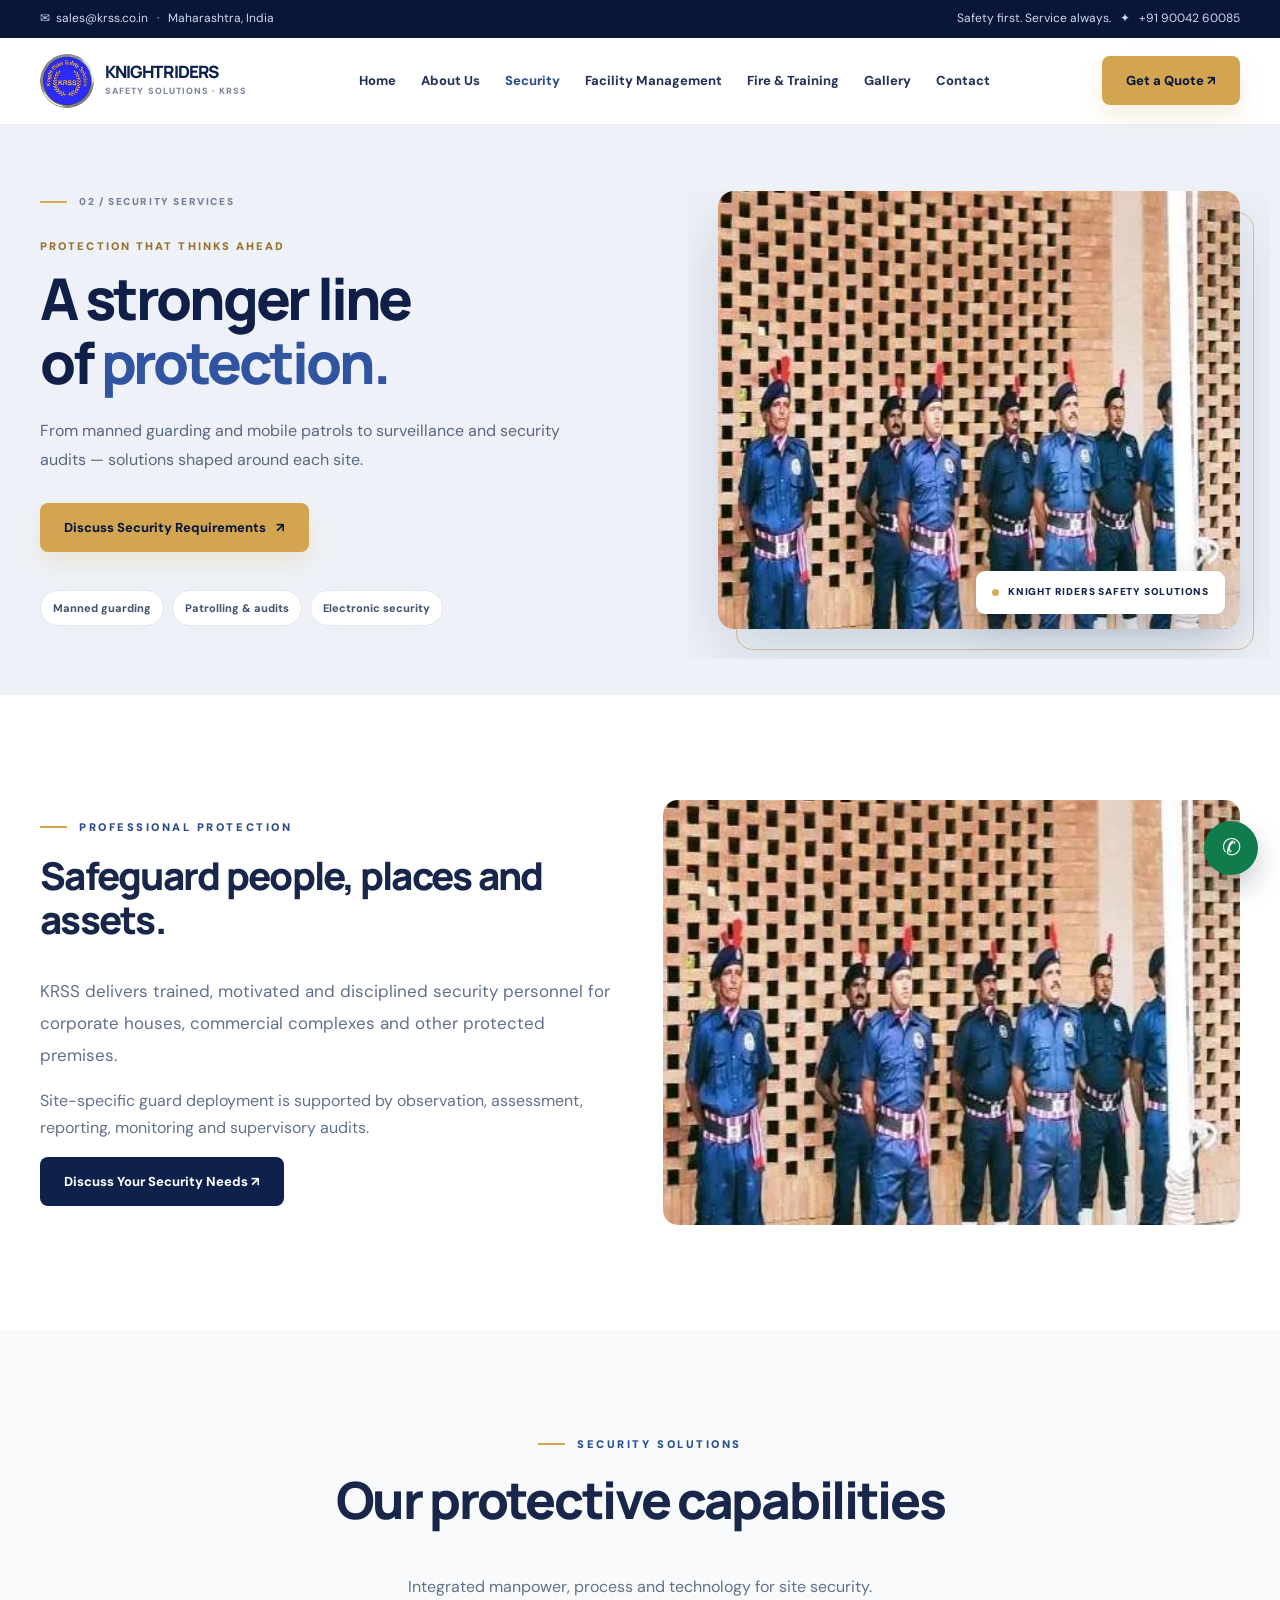
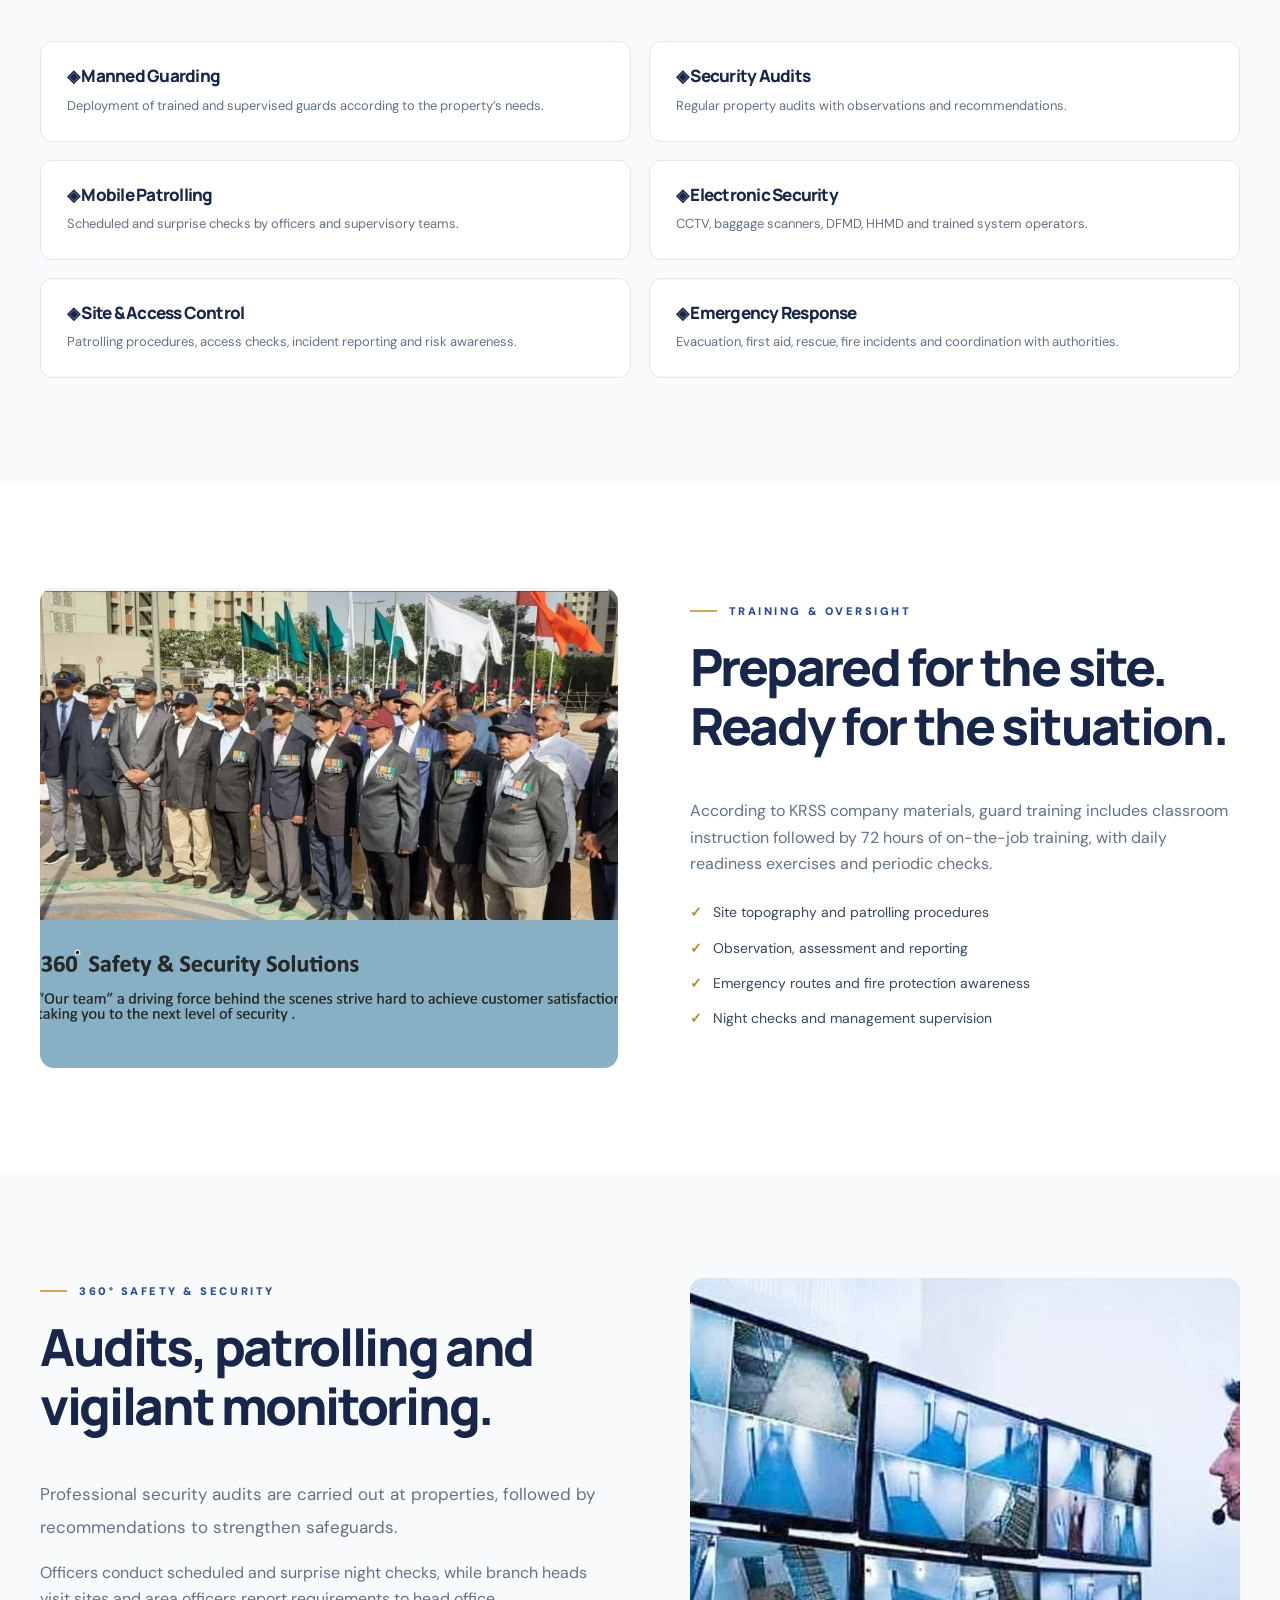
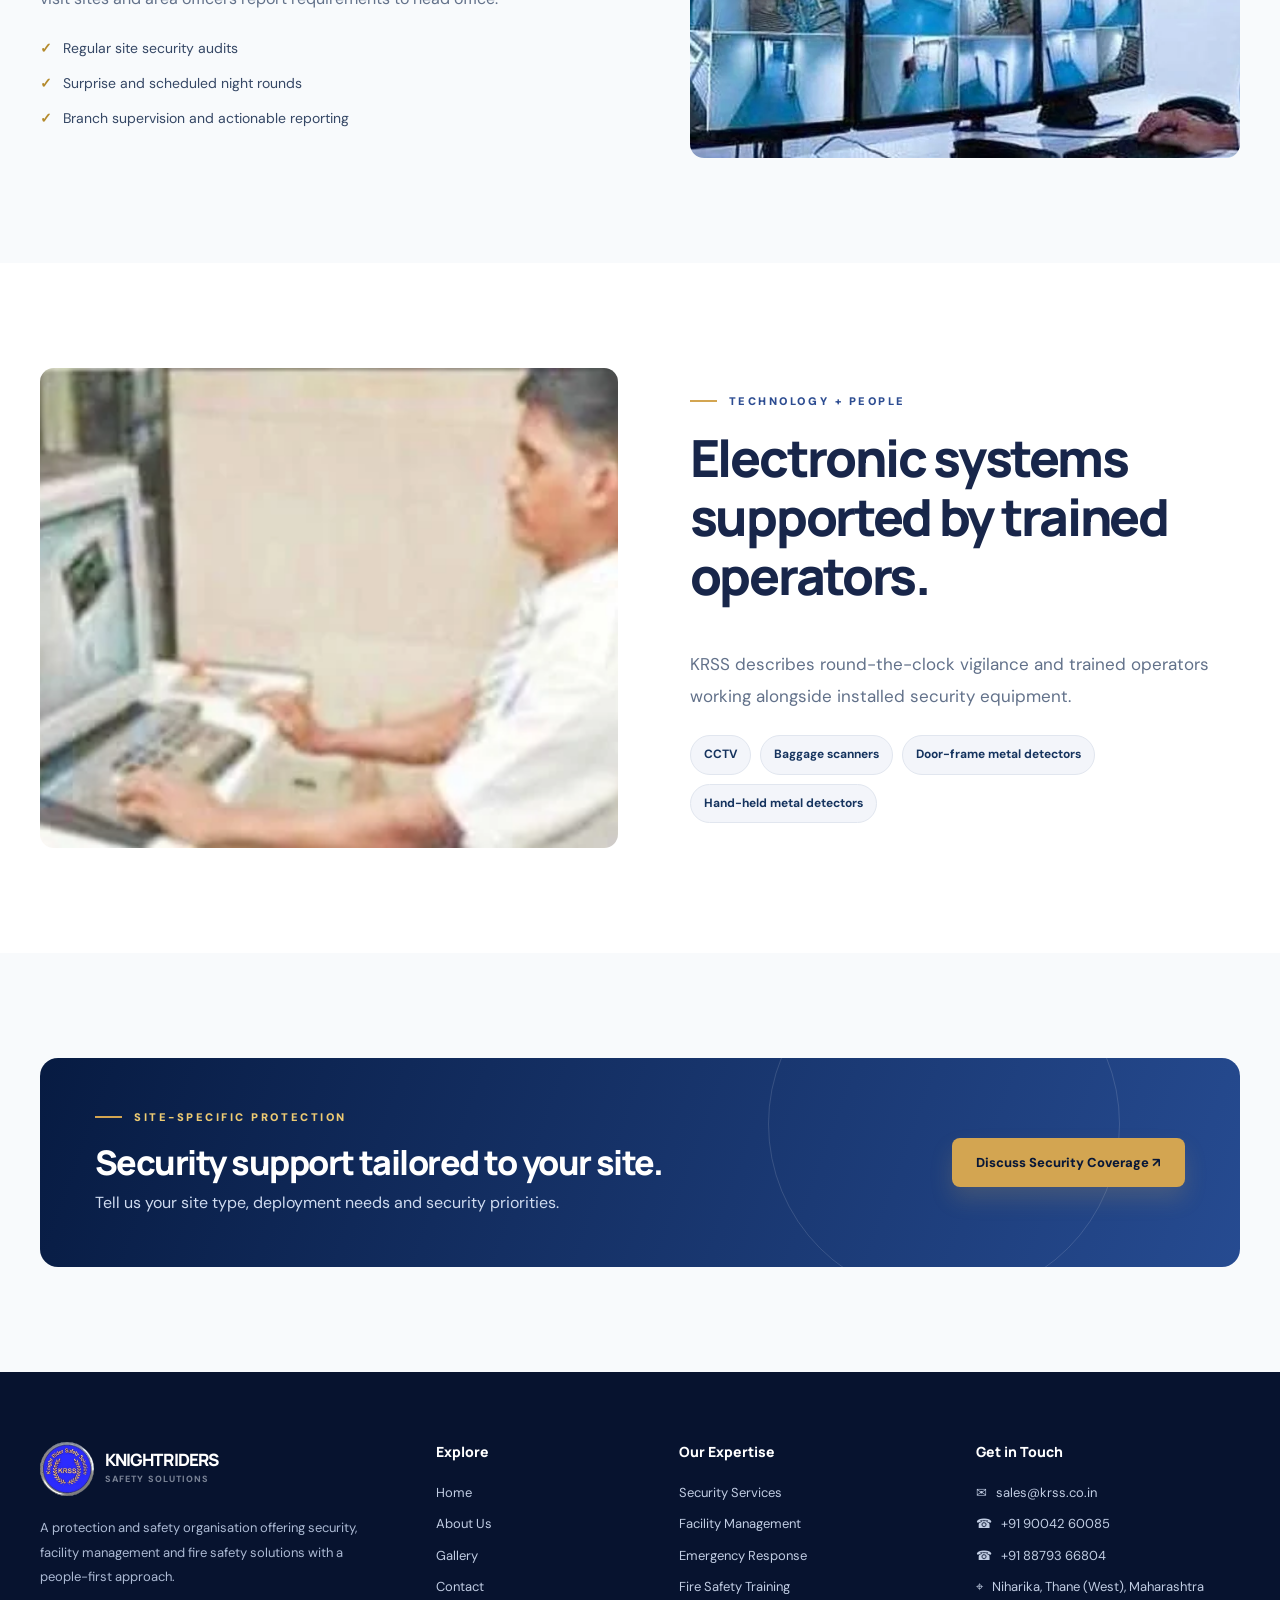
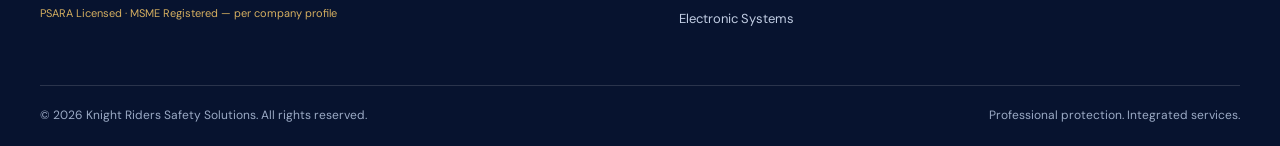
==== security.html @ 27e5d588 "first commit" ====
<!DOCTYPE html>

<html lang="en"><head><meta charset="utf-8"/><meta content="width=device-width,initial-scale=1" name="viewport"/><meta content="Trained security personnel, monitoring, audit, electronic security and emergency services from KRSS." name="description"/><meta content="#0b1941" name="theme-color"/><title>Security Services | Knight Riders Safety Solutions</title><link href="assets/krss-emblem.webp" rel="icon" type="image/webp"/><link href="https://fonts.googleapis.com" rel="preconnect"/><link href="style.css" rel="stylesheet"/><meta content="light" name="color-scheme"/></head><body><a class="skip-to-content" href="#main-content">Skip to main content</a><div class="topbar"><div class="container"><div>✉  <a href="mailto:sales@krss.co.in">sales@krss.co.in</a>   ·   Maharashtra, India</div><div>Safety first. Service always.   ✦   <a href="tel:+919004260085">+91 90042 60085</a></div></div></div><header class="header"><div class="container navwrap"><a aria-label="KRSS Home" class="logo" href="index.html"><img alt="KRSS logo" decoding="async" loading="lazy" src="assets/krss-emblem.webp"/><span><strong>KNIGHT RIDERS</strong><small>SAFETY SOLUTIONS · KRSS</small></span></a><nav class="navlinks" id="main-navigation"><a class="" href="index.html">Home</a><a class="" href="about.html">About Us</a><a class="active" href="security.html">Security</a><a class="" href="facility.html">Facility Management</a><a class="" href="fire-safety.html">Fire &amp; Training</a><a class="" href="gallery.html">Gallery</a><a class="" href="contact.html">Contact</a></nav><a class="btn btn-gold" href="contact.html">Get a Quote ↗</a><button aria-controls="main-navigation" aria-expanded="false" aria-label="Toggle navigation" class="menu-toggle">☰</button></div></header><main id="main-content"><section class="editorial-hero hero-security"><div class="container editorial-shell"><div class="editorial-copy"><div class="hero-index"><span class="index-line"></span>02 / SECURITY SERVICES</div><div class="editorial-kicker">PROTECTION THAT THINKS AHEAD</div><h1>A stronger line<br/>of <em>protection.</em></h1><p>From manned guarding and mobile patrols to surveillance and security audits — solutions shaped around each site.</p><div class="editorial-actions"><a class="btn btn-gold" href="contact.html?service=Security%20Services">Discuss Security Requirements <span aria-hidden="true">↗</span></a></div><div class="hero-chips"><span>Manned guarding</span><span>Patrolling &amp; audits</span><span>Electronic security</span></div></div><div class="editorial-visual"><img alt="KRSS security personnel on duty" decoding="async" fetchpriority="high" loading="eager" src="assets/security-team.webp"/><div class="photo-tag"><span class="photo-tag-dot"></span>KNIGHT RIDERS SAFETY SOLUTIONS</div></div></div></section><section class="section"><div class="container content-layout"><div class="reveal"><div class="eyebrow">Professional Protection</div><h2>Safeguard people, places and assets.</h2><p class="lead">KRSS delivers trained, motivated and disciplined security personnel for corporate houses, commercial complexes and other protected premises.</p><p>Site-specific guard deployment is supported by observation, assessment, reporting, monitoring and supervisory audits.</p><a class="btn btn-navy" href="contact.html">Discuss Your Security Needs ↗</a></div><img alt="KRSS uniformed security team" class="reveal" decoding="async" loading="lazy" src="assets/security-team.webp"/></div></section><section class="section section-muted"><div class="container"><div class="section-title center reveal"><div class="eyebrow">Security Solutions</div><h2>Our protective capabilities</h2><p>Integrated manpower, process and technology for site security.</p></div><div class="service-list"><div class="list-card reveal"><h3>◈ Manned Guarding</h3><p>Deployment of trained and supervised guards according to the property’s needs.</p></div><div class="list-card reveal"><h3>◈ Security Audits</h3><p>Regular property audits with observations and recommendations.</p></div><div class="list-card reveal"><h3>◈ Mobile Patrolling</h3><p>Scheduled and surprise checks by officers and supervisory teams.</p></div><div class="list-card reveal"><h3>◈ Electronic Security</h3><p>CCTV, baggage scanners, DFMD, HHMD and trained system operators.</p></div><div class="list-card reveal"><h3>◈ Site &amp; Access Control</h3><p>Patrolling procedures, access checks, incident reporting and risk awareness.</p></div><div class="list-card reveal"><h3>◈ Emergency Response</h3><p>Evacuation, first aid, rescue, fire incidents and coordination with authorities.</p></div></div></div></section><section class="section"><div class="container split"><div class="image-figure reveal"><img alt="KRSS security staff at client site" decoding="async" loading="lazy" src="assets/site-audit.webp"/></div><div class="reveal"><div class="eyebrow">Training &amp; Oversight</div><h2>Prepared for the site. Ready for the situation.</h2><p>According to KRSS company materials, guard training includes classroom instruction followed by 72 hours of on-the-job training, with daily readiness exercises and periodic checks.</p><ul class="ticklist"><li>Site topography and patrolling procedures</li><li>Observation, assessment and reporting</li><li>Emergency routes and fire protection awareness</li><li>Night checks and management supervision</li></ul></div></div></section><section class="section section-muted"><div class="container split"><div class="reveal"><div class="eyebrow">360° SAFETY &amp; SECURITY</div><h2>Audits, patrolling and vigilant monitoring.</h2><p class="lead">Professional security audits are carried out at properties, followed by recommendations to strengthen safeguards.</p><p>Officers conduct scheduled and surprise night checks, while branch heads visit sites and area officers report requirements to head office.</p><ul class="ticklist"><li>Regular site security audits</li><li>Surprise and scheduled night rounds</li><li>Branch supervision and actionable reporting</li></ul></div><div class="image-figure reveal"><img alt="Electronic security monitoring operator pictured in the KRSS profile" decoding="async" loading="lazy" src="assets/profile-monitoring.webp"/></div></div></section><section class="section"><div class="container split"><div class="image-figure reveal"><img alt="Electronic security systems and operators" decoding="async" loading="lazy" src="assets/profile-electronic-operators.webp"/></div><div class="reveal"><div class="eyebrow">TECHNOLOGY + PEOPLE</div><h2>Electronic systems supported by trained operators.</h2><p class="lead">KRSS describes round-the-clock vigilance and trained operators working alongside installed security equipment.</p><div class="profile-tags"><span>CCTV</span><span>Baggage scanners</span><span>Door-frame metal detectors</span><span>Hand-held metal detectors</span></div></div></div></section><section class="section section-muted"><div class="container"><div class="banner-cta reveal security-cta"><div><div class="eyebrow light-eyebrow">SITE-SPECIFIC PROTECTION</div><h2>Security support tailored to your site.</h2><p>Tell us your site type, deployment needs and security priorities.</p></div><a class="btn btn-gold" href="contact.html?service=Security%20Services">Discuss Security Coverage ↗</a></div></div></section></main><footer class="footer"><div class="container"><div class="footer-grid"><div><a class="logo" href="index.html"><img alt="KRSS brand" decoding="async" loading="lazy" src="assets/krss-emblem.webp"/><span><strong>KNIGHT RIDERS</strong><small>SAFETY SOLUTIONS</small></span></a><p style="margin-top:20px">A protection and safety organisation offering security, facility management and fire safety solutions with a people-first approach.</p><p style="font-size:11px;color:#d4ae60">PSARA Licensed · MSME Registered — per company profile</p></div><div><h4>Explore</h4><div class="footer-links"><a href="index.html">Home</a><a href="about.html">About Us</a><a href="gallery.html">Gallery</a><a href="contact.html">Contact</a></div></div><div><h4>Our Expertise</h4><div class="footer-links"><a href="security.html">Security Services</a><a href="facility.html">Facility Management</a><a href="fire-safety.html">Emergency Response</a><a href="fire-safety.html">Fire Safety Training</a><a href="security.html">Electronic Systems</a></div></div><div><h4>Get in Touch</h4><div class="footer-links footer-contact"><a href="mailto:sales@krss.co.in">✉   sales@krss.co.in</a><a href="tel:+919004260085">☎   +91 90042 60085</a><a href="tel:+918879366804">☎   +91 88793 66804</a><span style="font-size:13px;color:#c1cde3">⌖   Niharika, Thane (West), Maharashtra</span></div></div></div><div class="footer-bottom"><span>© <span id="year">2026</span> Knight Riders Safety Solutions. All rights reserved.</span><span>Professional protection. Integrated services.</span></div></div></footer><a aria-label="Enquire on WhatsApp" class="float-contact" href="https://wa.me/919004260085?text=Hello%20KRSS%2C%20I%20would%20like%20to%20enquire%20about%20your%20services." rel="noopener" target="_blank">✆</a><script defer="" src="script.js"></script><script>document.getElementById('year').textContent=new Date().getFullYear()</script></body></html>
---- style.css ----
@import url('https://fonts.googleapis.com/css2?family=DM+Sans:wght@400;500;600;700&family=Manrope:wght@400;500;600;700;800&display=swap');
:root{--navy:#0b1941;--deep:#06112d;--blue:#2448a6;--gold:#d6ac54;--gold2:#f1d58c;--ink:#18264a;--muted:#62718a;--bg:#f7f8fc;--border:#e2e7ef;--white:#fff;--shadow:0 20px 55px rgba(11,25,65,.085)}*{box-sizing:border-box}html{scroll-behavior:smooth}body{margin:0;font-family:'DM Sans',sans-serif;color:var(--ink);background:#fff;line-height:1.65;overflow-x:hidden}h1,h2,h3,h4,p{margin-top:0}h1,h2,h3{font-family:Manrope,sans-serif;line-height:1.16;letter-spacing:-.045em}h1{font-size:clamp(2.6rem,5.4vw,5.8rem);font-weight:800}h2{font-size:clamp(2.15rem,4vw,3.65rem);font-weight:800}h3{font-weight:800}p{color:#62718a}a{text-decoration:none;color:inherit}img{max-width:100%;display:block}button,input,textarea,select{font:inherit}button{cursor:pointer}.container{width:min(1200px,calc(100% - 48px));margin:auto}.topbar{background:var(--deep);color:#cfdaee;font-size:12px}.topbar .container{display:flex;justify-content:space-between;gap:16px;padding:9px 0}.topbar a:hover{color:var(--gold)}.header{position:sticky;top:0;z-index:100;background:rgba(255,255,255,.95);backdrop-filter:blur(20px);border-bottom:1px solid #e9edf4;transition:box-shadow .25s}.header.scrolled{box-shadow:0 12px 30px rgba(6,17,45,.09)}.navwrap{display:flex;align-items:center;justify-content:space-between;min-height:86px;gap:24px}.logo{display:flex;align-items:center;gap:11px;min-width:0}.logo img{height:54px;width:54px;border-radius:50%;object-fit:cover}.logo strong{font-family:Manrope;font-weight:900;letter-spacing:-.055em;font-size:17px;line-height:1.12;color:var(--navy);display:block}.logo small{display:block;color:#7a8396;letter-spacing:.12em;font-weight:800;font-size:9px;margin-top:3px}.navlinks{display:flex;align-items:center;gap:25px}.navlinks a{font-size:13px;font-weight:800;color:#243355;transition:color .2s}.navlinks a:hover,.navlinks a.active{color:var(--blue)}.btn{display:inline-flex;align-items:center;justify-content:center;gap:10px;min-height:49px;border-radius:8px;padding:12px 23px;font-size:13px;font-weight:800;border:1px solid transparent;transition:transform .3s,background .3s,box-shadow .3s;white-space:nowrap}.btn:hover{transform:translateY(-3px)}.btn-gold{background:var(--gold);color:var(--deep);box-shadow:0 12px 22px rgba(214,172,84,.18)}.btn-gold:hover{background:var(--gold2)}.btn-navy{background:var(--navy);color:white}.btn-outline{color:white;border-color:rgba(255,255,255,.65)}.btn-white{background:white;color:var(--navy)}.menu-toggle{display:none;background:none;border:0;padding:10px;font-size:26px;color:var(--navy)}.eyebrow{font-size:11px;letter-spacing:.23em;text-transform:uppercase;color:var(--blue);font-weight:900;display:flex;gap:12px;align-items:center;margin-bottom:17px}.eyebrow:before{content:'';height:2px;width:27px;background:var(--gold)}.light-eyebrow{color:#eecb73}.section{padding:105px 0}.section-muted{background:var(--bg)}.section-title{max-width:670px;margin-bottom:40px}.section-title.center{text-align:center;margin-inline:auto}.section-title.center .eyebrow{justify-content:center}.section-title p{font-size:16px;line-height:1.85}.hero{position:relative;min-height:680px;display:flex;align-items:center;overflow:hidden;color:white;background:var(--deep)}.hero-bg{position:absolute;inset:0;background:linear-gradient(90deg,rgba(4,15,41,.97) 0%,rgba(6,19,52,.89) 39%,rgba(6,19,52,.28) 100%),url('assets/team-building.webp') center 43%/cover;transform:scale(1.07);animation:heropan 14s ease-out both}@keyframes heropan{to{transform:scale(1)}}.hero-content{position:relative;padding:125px 0 150px;max-width:800px}.hero h1{margin-bottom:25px}.hero h1 span{color:var(--gold2)}.hero p{color:#d7e1f4;font-size:17px;max-width:580px;line-height:1.85}.hero-actions{display:flex;flex-wrap:wrap;gap:13px;margin-top:31px}.hero-mark{position:absolute;right:-70px;bottom:-85px;color:#ffffff10;font:900 260px Manrope;letter-spacing:-.08em;pointer-events:none}.trust-strip{position:relative;margin-top:-58px;z-index:5}.trust-inner{background:white;border-radius:13px;box-shadow:var(--shadow);display:grid;grid-template-columns:repeat(4,1fr);padding:24px}.trust-item{padding:8px 18px;border-right:1px solid var(--border);display:flex;align-items:center;gap:14px;font-size:13px;font-weight:800;color:var(--navy)}.trust-item:last-child{border:0}.trust-icon{width:44px;height:44px;flex:0 0 44px;background:#eef2fb;color:var(--blue);border-radius:10px;display:grid;place-items:center;font-size:22px}.grid3{display:grid;grid-template-columns:repeat(3,1fr);gap:24px}.grid4{display:grid;grid-template-columns:repeat(4,1fr);gap:22px}.service-card{border:1px solid var(--border);border-radius:15px;background:white;overflow:hidden;transition:transform .35s,box-shadow .35s;box-shadow:0 8px 30px rgba(6,17,45,.025)}.service-card:hover{transform:translateY(-9px);box-shadow:var(--shadow)}.service-card .photo{height:225px;background:#ebeff5;overflow:hidden}.photo img{width:100%;height:100%;object-fit:cover;transition:transform .6s}.service-card:hover img{transform:scale(1.065)}.service-card .info{padding:25px}.service-card h3{font-size:19px;margin-bottom:11px;color:var(--navy)}.service-card p{font-size:14px;min-height:71px}.text-link{color:var(--blue);font-size:13px;font-weight:900;display:inline-flex;gap:10px;align-items:center}.text-link:hover{color:#b18b3a}.split{display:grid;grid-template-columns:1.05fr 1fr;gap:72px;align-items:center}.image-figure{position:relative}.image-figure>img{width:100%;height:480px;object-fit:cover;border-radius:14px}.image-figure .stamp{position:absolute;bottom:-20px;right:-22px;background:var(--navy);color:white;border:5px solid white;border-radius:12px;padding:21px 28px;text-align:center;box-shadow:var(--shadow)}.stamp b{font:800 24px Manrope;display:block}.ticklist{list-style:none;padding:0;margin:24px 0}.ticklist li{display:flex;gap:11px;margin:12px 0;color:#354765;font-size:14px}.ticklist li:before{content:'✓';font-weight:900;color:#b48a2c}.stats-band{background:var(--navy);color:white;padding:46px 0}.stats{display:grid;grid-template-columns:repeat(4,1fr);gap:28px}.stat{text-align:center;border-right:1px solid #ffffff35}.stat:last-child{border:0}.stat b{display:block;font:800 clamp(22px,3vw,32px) Manrope}.stat span{color:#ccdaf2;font-size:12px}.feature{padding:28px;border:1px solid var(--border);border-radius:14px;background:#fff}.feature .f-icon{display:grid;place-items:center;width:54px;height:54px;background:#f1f4fb;color:var(--blue);border-radius:13px;font-size:23px;margin-bottom:20px}.feature h3{font-size:17px;color:var(--navy)}.feature p{font-size:14px;margin:0}.banner-cta{background:linear-gradient(110deg,#07173c,#203c86);color:white;border-radius:18px;padding:50px 55px;display:flex;align-items:center;justify-content:space-between;gap:30px;position:relative;overflow:hidden}.banner-cta:after{content:'';position:absolute;right:10%;top:-110px;width:350px;height:350px;border:1px solid #ffffff22;border-radius:50%;pointer-events:none}.banner-cta h2{font-size:clamp(23px,3vw,34px);margin:0 0 8px}.banner-cta p{color:#cfdbf0;margin:0}.banner-cta .btn{z-index:1}.footer{background:#07132f;color:#d5def1;padding:70px 0 20px}.footer-grid{display:grid;grid-template-columns:1.6fr .9fr 1.15fr 1.2fr;gap:45px}.footer .logo strong{color:white}.footer p{color:#acbad4;font-size:13px;line-height:1.9}.footer h4{color:white;font:800 14px Manrope;margin-bottom:21px}.footer-links{display:grid;gap:10px}.footer-links a,.footer-contact a{font-size:13px;color:#c1cde3}.footer-links a:hover,.footer-contact a:hover{color:var(--gold)}.footer-bottom{border-top:1px solid #ffffff24;display:flex;justify-content:space-between;gap:20px;margin-top:50px;padding-top:20px;font-size:12px;color:#9baac5}.page-hero{padding:107px 0 110px;background:linear-gradient(110deg,rgba(6,17,45,.96),rgba(15,43,100,.88)),url('assets/team-drill.webp') center/cover;color:white}.page-hero h1{font-size:clamp(42px,5vw,68px);margin-bottom:20px}.page-hero p{color:#d7e3f4;max-width:670px;font-size:17px}.breadcrumbs{margin-top:35px;font-size:12px;color:#d5e0f6}.breadcrumbs a{color:var(--gold2)}.content-layout{display:grid;grid-template-columns:1fr 1fr;gap:45px;align-items:center}.content-layout img{width:100%;height:425px;object-fit:cover;border-radius:15px}.content-layout h2{font-size:clamp(28px,3vw,43px)}.service-list{display:grid;grid-template-columns:repeat(2,1fr);gap:18px}.list-card{background:white;padding:24px 26px;border:1px solid var(--border);border-radius:12px}.list-card h3{font-size:17px;margin-bottom:9px}.list-card p{font-size:13px;margin:0}.gallery-grid{display:grid;grid-template-columns:repeat(3,1fr);gap:18px}.gallery-item{position:relative;overflow:hidden;border-radius:12px;cursor:pointer;border:0;padding:0;background:#081837;aspect-ratio:4/3;text-align:left}.gallery-item img{width:100%;height:100%;object-fit:cover;transition:transform .5s}.gallery-item:hover img{transform:scale(1.08)}.gallery-item span{position:absolute;bottom:0;left:0;right:0;color:white;background:linear-gradient(0deg,#06132fde,transparent);padding:38px 20px 17px;font-size:13px;font-weight:800}.lightbox{position:fixed;inset:0;background:rgba(3,9,25,.94);z-index:1000;display:none;align-items:center;justify-content:center;padding:45px}.lightbox.open{display:flex}.lightbox img{max-height:86vh;max-width:90vw;object-fit:contain;border-radius:7px}.lightbox button{position:absolute;top:20px;right:25px;background:white;color:#0b1941;border:0;border-radius:50%;height:44px;width:44px;font-size:26px}.contact-grid{display:grid;grid-template-columns:.8fr 1.2fr;gap:50px}.contact-card{border:1px solid var(--border);background:white;padding:28px;border-radius:14px;display:flex;gap:20px;margin-bottom:18px}.contact-card .f-icon{color:var(--blue);font-size:24px}.contact-card h3{font-size:17px;margin:0 0 6px}.contact-card p{font-size:14px;margin:0}.form-panel{padding:35px;border-radius:16px;box-shadow:var(--shadow);border:1px solid var(--border)}.form-grid{display:grid;grid-template-columns:repeat(2,1fr);gap:16px}.field{display:flex;flex-direction:column;gap:7px}.field.full{grid-column:1/-1}.field label{font-size:12px;font-weight:800;color:var(--navy)}.field input,.field select,.field textarea{outline:0;border:1px solid #dce3ef;border-radius:8px;padding:13px;background:#fbfcff;width:100%;font-size:14px;color:var(--navy)}.field input:focus,.field textarea:focus,.field select:focus{border-color:var(--blue);box-shadow:0 0 0 3px #2448a611}.field textarea{min-height:120px;resize:vertical}.form-note{font-size:12px;margin-top:12px}.quote-grid{display:grid;grid-template-columns:repeat(2,1fr);gap:22px}.quote{background:white;border:1px solid var(--border);padding:29px;border-radius:13px}.quote p{font-size:14px}.quote b{font-size:12px;color:var(--navy)}.profile-preview{display:flex;align-items:center;gap:18px;padding:23px;border:1px solid var(--border);border-radius:12px}.profile-preview .icon{font-size:30px}.reveal{opacity:0;transform:translateY(26px);transition:opacity .7s ease,transform .7s cubic-bezier(.2,.75,.2,1)}.reveal.visible{opacity:1;transform:none}.float-contact{position:fixed;right:22px;bottom:25px;z-index:99;background:#117c4b;color:white;border-radius:50%;width:54px;height:54px;display:grid;place-items:center;box-shadow:0 14px 28px #07132f36;font-size:23px;transition:transform .2s}.float-contact:hover{transform:scale(1.08)}.mobile-nav{display:none}.subtle-overline{color:#bf9141;font-size:11px;letter-spacing:.22em;text-transform:uppercase;font-weight:900}.lead{font-size:17px!important;line-height:1.9}.contact-info-small{display:block;font-size:11px;color:#7c88a2;margin-top:3px}
@media(max-width:1080px){.navlinks{gap:15px}.navlinks a{font-size:12px}.header .btn{display:none}.split{gap:42px}.footer-grid{grid-template-columns:repeat(2,1fr)}}@media(max-width:800px){.topbar{display:none}.navwrap{min-height:73px}.logo img{width:45px;height:45px}.logo strong{font-size:15px}.menu-toggle{display:block}.navlinks{display:none;position:absolute;top:73px;left:0;right:0;background:white;padding:20px 24px 26px;box-shadow:0 20px 25px #08122e20;flex-direction:column;align-items:flex-start;gap:0}.navlinks.open{display:flex}.navlinks a{width:100%;padding:13px 3px;font-size:15px;border-bottom:1px solid var(--border)}.hero{min-height:600px}.hero-content{padding:80px 0 120px}.hero-bg{background:linear-gradient(90deg,rgba(4,15,41,.94),rgba(4,15,41,.6)),url('assets/team-building.webp') center/cover}.trust-inner{grid-template-columns:repeat(2,1fr);gap:10px}.trust-item{border:0;padding:10px;font-size:12px}.grid3,.grid4{grid-template-columns:repeat(2,1fr)}.split,.content-layout,.contact-grid{grid-template-columns:1fr}.split .image-figure{order:-1}.image-figure>img{height:400px}.section{padding:75px 0}.stats{grid-template-columns:repeat(2,1fr)}.stat:nth-child(2){border-right:0}.stat{padding:10px}.banner-cta{padding:38px;flex-wrap:wrap}.gallery-grid{grid-template-columns:repeat(2,1fr)}.footer-grid{gap:35px}}@media(max-width:540px){.container{width:min(100% - 34px,1200px)}h1{font-size:2.6rem}.hero p{font-size:15px}.hero-actions{gap:9px}.btn{padding:11px 15px;font-size:12px}.trust-inner{padding:13px}.trust-item{gap:7px;font-size:11px}.trust-icon{width:33px;height:33px;flex-basis:33px;font-size:17px}.grid3,.grid4,.service-list,.gallery-grid,.quote-grid,.form-grid{grid-template-columns:1fr}.section{padding:65px 0}.service-card .photo{height:220px}.split{gap:35px}.image-figure>img,.content-layout img{height:290px}.image-figure .stamp{right:-5px}.footer-grid{grid-template-columns:1fr 1fr;gap:28px}.footer-grid>div:first-child,.footer-grid>div:last-child{grid-column:1/-1}.footer-bottom{flex-direction:column}.page-hero{padding:75px 0}.form-panel{padding:22px}.contact-grid{gap:22px}.hero-mark{display:none}.logo small{font-size:8px}}
@media(prefers-reduced-motion:reduce){*,*:before,*:after{animation:none!important;scroll-behavior:auto!important;transition:none!important}.reveal{opacity:1;transform:none}}
/* ---------- KRSS Premium Refined: unique editorial page heroes ---------- */
.skip-to-content{position:fixed;z-index:500;top:-70px;left:16px;background:#fff;color:#0b1941;padding:12px 20px;border-radius:8px;font-weight:800}.skip-to-content:focus{top:12px}
.editorial-hero{--accent:#d6ac54;position:relative;isolation:isolate;overflow:hidden;background:#f4f6fa}.editorial-shell{display:grid;grid-template-columns:1.08fr .92fr;align-items:center;min-height:570px;gap:5.5%;padding-top:66px;padding-bottom:66px}.editorial-copy{position:relative;z-index:2}.hero-index{display:flex;align-items:center;gap:12px;color:#738099;font-size:10px;font-weight:900;letter-spacing:.16em;margin-bottom:27px}.index-line{width:27px;height:2px;background:#d6ac54}.editorial-kicker{font-size:11px;font-weight:900;letter-spacing:.19em;color:#9a722e;margin-bottom:12px}.editorial-hero h1{color:#101f47;font-size:clamp(39px,4.5vw,69px);line-height:1.11;margin-bottom:22px;letter-spacing:-.055em}.editorial-hero h1 em{font-style:normal;color:#3154a0}.editorial-hero p{font-size:16px;max-width:560px;color:#5a6780;line-height:1.8}.editorial-actions{display:flex;align-items:center;gap:20px;flex-wrap:wrap;margin:28px 0}.editorial-secondary{font-size:13px;color:#364c6f;font-weight:800}.editorial-secondary:hover{color:#b58a37}.hero-chips{display:flex;flex-wrap:wrap;gap:8px;margin-top:38px}.hero-chips span{background:white;border:1px solid #e2e6ed;color:#44546e;font-size:11px;font-weight:800;padding:8px 12px;border-radius:50px}.editorial-visual{position:relative;min-width:0;align-self:stretch;min-height:390px}.editorial-visual:before{content:'';position:absolute;inset:21px -14px -21px 18px;border:1px solid rgba(191,148,64,.5);border-radius:17px}.editorial-visual img{position:absolute;inset:0;width:100%;height:100%;object-fit:cover;border-radius:16px;box-shadow:0 24px 70px rgba(10,26,62,.15)}.photo-tag{position:absolute;right:15px;bottom:15px;background:#fff;color:#16274d;box-shadow:0 10px 35px #0b194133;padding:13px 16px;border-radius:9px;font-size:10px;font-weight:900;letter-spacing:.08em;display:flex;align-items:center;gap:9px}.photo-tag-dot{width:7px;height:7px;background:#d6ac54;border-radius:50%}
.hero-security{background:#eef2f8}.hero-security .editorial-visual img{object-position:center 38%}.hero-security .editorial-visual{clip-path:inset(0 -30px -30px -30px)}
.hero-facility{background:#fff}.hero-facility .editorial-shell{grid-template-columns:.9fr 1.1fr;gap:6%}.hero-facility .editorial-visual img{border-radius:150px 18px 18px 18px}.hero-facility .editorial-visual:before{border-radius:160px 22px 22px 22px}.hero-facility .editorial-hero h1 em{color:#3154a0}
.hero-fire{background:#0c1b3f}.hero-fire .editorial-shell{grid-template-columns:1fr 1.03fr;min-height:600px}.hero-fire .editorial-visual img{border-radius:14px}.hero-fire h1,.hero-fire .editorial-hero h1{color:white}.hero-fire h1 em{color:#f1d58c}.hero-fire p{color:#d2dced}.hero-fire .hero-index{color:#aebddc}.hero-fire .editorial-kicker{color:#ebc77e}.hero-fire .hero-chips span{background:#ffffff13;color:#e1e8f7;border:1px solid #ffffff40}.hero-fire .editorial-secondary{color:#d6dff0}.hero-fire .editorial-visual:before{border-color:#e3b66080}
.hero-about{background:linear-gradient(135deg,#f7f8fc,#eef2f9)}.hero-about .editorial-shell{grid-template-columns:1fr 1fr}.hero-about .editorial-visual{min-height:460px}.hero-about .editorial-visual img{border-radius:20px;object-position:center}.hero-about h1 em{color:#bd8d35}
.hero-gallery{background:#f9fafc}.hero-gallery .editorial-shell{min-height:440px;grid-template-columns:1.1fr .9fr;padding-top:40px;padding-bottom:40px}.hero-gallery .editorial-visual{min-height:310px}.hero-gallery .editorial-visual img{border-radius:130px 16px 16px 16px}.hero-gallery .editorial-visual:before{display:none}
.hero-contact{background:#edf3fa}.hero-contact .editorial-shell{min-height:480px;grid-template-columns:1.1fr .9fr}.hero-contact .editorial-visual{min-height:330px}.hero-contact .editorial-visual img{border-radius:18px 130px 18px 18px}.hero-contact .editorial-visual:before{display:none}
.banner-cta.security-cta{background:linear-gradient(110deg,#071b42,#264b91)}.banner-cta.facility-cta{background:linear-gradient(110deg,#123d52,#1c6381)}.banner-cta.fire-cta{background:linear-gradient(110deg,#371c29,#813c3c)}.banner-cta.home-cta{background:linear-gradient(110deg,#0b1941,#2448a6)}
@media(max-width:950px){.editorial-shell,.hero-facility .editorial-shell,.hero-fire .editorial-shell,.hero-about .editorial-shell,.hero-gallery .editorial-shell,.hero-contact .editorial-shell{grid-template-columns:1fr;gap:36px;min-height:auto;padding-top:65px;padding-bottom:65px}.editorial-visual,.hero-about .editorial-visual,.hero-gallery .editorial-visual,.hero-contact .editorial-visual{min-height:360px}.editorial-hero h1{font-size:clamp(38px,7vw,62px)}.hero-chips{margin-top:20px}}
@media(max-width:560px){.editorial-shell,.hero-gallery .editorial-shell{padding-top:48px;padding-bottom:52px}.editorial-hero h1{font-size:clamp(34px,10vw,48px)}.editorial-hero p{font-size:14px}.editorial-visual,.hero-about .editorial-visual,.hero-gallery .editorial-visual,.hero-contact .editorial-visual{min-height:265px}.editorial-visual:before{inset:12px -5px -12px 9px}.photo-tag{font-size:8px;padding:9px;right:9px;bottom:9px}.hero-chips{gap:6px}.hero-chips span{font-size:10px;padding:7px 10px}.editorial-actions{gap:12px;margin:23px 0}.editorial-hero .btn{white-space:normal}.hero-gallery .editorial-visual img,.hero-facility .editorial-visual img,.hero-contact .editorial-visual img{border-radius:14px}}

/* KRSS source-profile integrations */
.leadership-grid{display:grid;grid-template-columns:repeat(2,minmax(0,1fr));gap:22px;margin-top:30px}
.leader-card{background:#fff;border:1px solid #e8e9ed;border-radius:20px;overflow:hidden;display:flex;min-height:215px;box-shadow:0 12px 38px rgba(7,25,58,.045);transition:transform .35s ease,box-shadow .35s ease}
.leader-card:hover{transform:translateY(-5px);box-shadow:0 22px 50px rgba(7,25,58,.11)}
.leader-portrait{flex:0 0 37%;background:#f4f0e8;min-width:0}
.leader-portrait img{width:100%;height:100%;object-fit:cover;object-position:center top;display:block}
.leader-details{padding:25px 22px;display:flex;flex-direction:column;justify-content:center}
.leader-details h3{margin:9px 0;font-size:21px;line-height:1.18}.leader-details p{font-size:13.5px;line-height:1.65;margin:0}
.value-note{padding:40px;border-radius:24px;background:#112855;color:#fff;box-shadow:0 20px 60px rgba(8,25,60,.13)}
.value-note>span{color:#d4ae60;font-size:11px;font-weight:800;letter-spacing:.2em}.value-note h3{font-size:clamp(32px,4vw,54px);line-height:1.1;margin:23px 0;color:#fff}.value-note p{color:#d9e5fa}.value-line{height:1px;background:rgba(255,255,255,.23);margin:28px 0 18px}.value-note small{color:#e6c986}
.client-brand-grid{display:grid;grid-template-columns:repeat(5,minmax(0,1fr));gap:14px;margin-top:28px}.client-brand{border:1px solid #e6e7ea;background:white;border-radius:13px;padding:17px 12px;min-height:91px;display:grid;place-items:center;transition:transform .25s ease,box-shadow .25s ease}.client-brand:hover{transform:translateY(-3px);box-shadow:0 10px 30px rgba(10,32,65,.08)}.client-brand img{max-width:100%;max-height:57px;width:auto;height:auto;object-fit:contain}
.profile-tags{display:flex;flex-wrap:wrap;gap:9px;margin-top:22px}.profile-tags span{padding:9px 13px;background:#f3f5fa;border:1px solid #e1e6ef;border-radius:30px;font-size:12px;font-weight:700;color:#15335e}
.facility-team-grid{display:grid;grid-template-columns:repeat(3,minmax(0,1fr));gap:20px;margin-top:34px}.team-profile{overflow:hidden;border-radius:19px;background:#fff;border:1px solid #e8eaf0;box-shadow:0 8px 28px rgba(0,25,60,.05)}.team-profile img{height:225px;width:100%;object-fit:cover;display:block;transition:transform .5s ease}.team-profile:hover img{transform:scale(1.045)}.team-profile>div{padding:24px}.team-profile h3{font-size:20px;margin:0 0 10px}.team-profile p{font-size:14px;margin:0;line-height:1.7}.more-services{margin-top:30px;padding:22px 26px;border-radius:17px;background:#f7f8fb}.more-services>span{font-weight:800;font-size:12px;letter-spacing:.04em}
@media(max-width:900px){.leadership-grid{grid-template-columns:1fr}.client-brand-grid{grid-template-columns:repeat(3,1fr)}.facility-team-grid{grid-template-columns:repeat(2,1fr)}}
@media(max-width:600px){.leader-card{min-height:0}.leader-portrait{flex-basis:36%}.leader-details{padding:16px}.leader-details h3{font-size:17px}.leader-details p{font-size:12px}.client-brand-grid{grid-template-columns:repeat(2,1fr);gap:9px}.client-brand{min-height:75px;padding:12px}.facility-team-grid{grid-template-columns:1fr}.team-profile img{height:210px}.value-note{padding:26px}}
@media(prefers-reduced-motion:reduce){.leader-card,.team-profile img,.client-brand{transition:none}}


/* KRSS Premium polish | 2026 */
:root{--navy:#0d214b;--deep:#081737;--blue:#2c4c91;--gold:#d3a551;--gold2:#f1d18a;--bg:#f8fafc}
.navlinks a{transition:color .2s ease}.btn:focus-visible,.filter-pill:focus-visible,.gallery-tile:focus-visible,.training-nav button:focus-visible,.modal-image-wrap button:focus-visible{outline:3px solid var(--gold);outline-offset:3px}
.gold-text{color:#b88b34}.section-head-row{display:flex;justify-content:space-between;align-items:end;gap:40px;margin-bottom:32px}.section-head-row>div{max-width:770px}.section-head-row h2{margin-bottom:14px}.section-head-row p{max-width:650px;margin-bottom:0}.section-head-row>.btn,.section-head-row>.text-link{flex-shrink:0}
/* Training slider */
.training-showcase{background:#fff}.training-carousel{position:relative;border-radius:24px;overflow:hidden;background:#0d214b;box-shadow:0 26px 60px rgba(13,33,75,.14)}.training-viewport{overflow:hidden}.training-track{display:flex;transition:transform .65s cubic-bezier(.2,.8,.2,1);will-change:transform}.training-slide{min-width:100%;width:100%;height:490px;position:relative;overflow:hidden;background:#12284e}.training-slide:before{content:"";position:absolute;inset:0;background:linear-gradient(90deg,rgba(4,16,40,.87),rgba(4,16,40,.25) 74%);z-index:1}.training-slide>img{width:100%;height:100%;object-fit:cover;object-position:center 40%}.training-overlay{position:absolute;z-index:2;left:6%;bottom:13%;max-width:560px;color:#fff}.training-overlay span{font-size:11px;letter-spacing:.21em;font-weight:900;color:#f1d18a}.training-overlay h3{font-size:clamp(28px,4vw,49px);color:white;margin:10px 0}.training-overlay p{color:#e0e6f4;max-width:410px;font-size:16px}.training-controls{display:flex;align-items:center;justify-content:space-between;gap:16px;padding:15px 23px;color:#fff}.training-progress{display:flex;align-items:center;gap:12px;font-size:12px;font-weight:800;letter-spacing:.1em}.progress-track{width:clamp(90px,20vw,210px);height:3px;background:#ffffff42;position:relative;overflow:hidden}.progress-fill{display:block;width:25%;height:100%;background:#d3a551;transition:width .5s}.training-nav{display:flex;gap:10px}.training-nav button{width:42px;height:42px;border-radius:50%;border:1px solid #ffffff69;background:#ffffff12;color:#fff;font-size:24px;transition:background .2s,transform .2s}.training-nav button:hover{background:#d3a551;color:#0d214b;transform:translateY(-2px)}
/* Client confidence: sourced facts, not manufactured reviews */
.confidence-layout{display:grid;grid-template-columns:1.15fr 1fr;gap:24px}.confidence-highlight{border-radius:22px;background:linear-gradient(135deg,#101f48,#254b88);color:white;padding:42px 48px;position:relative;overflow:hidden}.quote-glyph{font:900 100px Georgia,serif;color:#d3a551;line-height:1;height:70px}.confidence-highlight h3{font-size:clamp(25px,3vw,36px);color:white;margin:15px 0}.confidence-highlight p{color:#dce5f5}.confidence-highlight>span{display:block;color:#ebcb81;font-size:12px;font-weight:800}.confidence-side{background:white;border:1px solid var(--border);border-radius:22px;padding:36px;display:flex;flex-direction:column;justify-content:center}.confidence-side h3{color:var(--navy);font-size:18px}.confidence-logos{display:grid;grid-template-columns:repeat(2,1fr);gap:12px}.confidence-logos img{object-fit:contain;height:75px;width:100%;padding:14px;background:#fafbfe;border:1px solid #e6ebf3;border-radius:11px}.review-note{font-size:12px;line-height:1.65;margin:16px 0;color:#65748c}
/* Gallery: category-based photo story */
.gallery-filterbar{display:flex;justify-content:center;gap:10px;flex-wrap:wrap;margin:10px 0 12px}.filter-pill{border:1px solid #dfe5f0;background:#fff;color:#415375;border-radius:100px;padding:10px 18px;font-weight:800;font-size:12px;transition:all .25s}.filter-pill.active,.filter-pill:hover{color:#fff;background:#0d214b;border-color:#0d214b}.gallery-count{text-align:center;font-size:12px;margin:10px 0 30px;color:#70809b}.gallery-masonry{display:grid;grid-template-columns:repeat(3,minmax(0,1fr));gap:19px}.gallery-tile{position:relative;border:0;padding:0;border-radius:16px;overflow:hidden;height:280px;text-align:left;background:#e9eef6;isolation:isolate;cursor:zoom-in}.gallery-tile:nth-child(7n+1){grid-column:span 2;height:385px}.gallery-tile:nth-child(7n+2){height:385px}.gallery-tile img{width:100%;height:100%;object-fit:cover;transition:transform .55s}.gallery-tile:after{content:'';position:absolute;inset:25% 0 0;background:linear-gradient(transparent,rgba(0,13,42,.84));pointer-events:none}.gallery-tile:hover img{transform:scale(1.065)}.gallery-tile-caption{position:absolute;z-index:2;bottom:22px;left:23px;color:white;right:58px}.gallery-tile-caption span{display:block;font-weight:800;letter-spacing:.13em;font-size:9px;color:#f5d78e;margin-bottom:5px}.gallery-tile-caption strong{font:800 clamp(16px,1.7vw,22px) Manrope,sans-serif}.gallery-zoom{position:absolute;z-index:2;right:18px;bottom:22px;width:37px;height:37px;border:1px solid #ffffffa9;color:#fff;border-radius:50%;display:grid;place-items:center}.gallery-tile[hidden]{display:none!important}
.lightbox{padding:15px;z-index:1000;background:rgba(2,9,24,.96)}.gallery-modal{width:min(1060px,100%);margin:auto;color:white}.modal-top{display:flex;justify-content:space-between;align-items:center;margin-bottom:10px}.modal-count{font-size:12px;font-weight:800;letter-spacing:.15em;color:#ebce8a}.modal-close{position:static!important;width:45px;height:45px;border:1px solid #ffffff55!important;border-radius:50%;background:#ffffff13!important;color:white!important;font-size:24px!important}.modal-image-wrap{position:relative;display:flex;justify-content:center;align-items:center;gap:15px;min-height:200px}.modal-image-wrap img{display:block;width:auto!important;height:auto!important;max-width:calc(100% - 120px)!important;max-height:72vh!important;object-fit:contain!important;border-radius:9px}.modal-prev,.modal-next{border:1px solid #ffffff55;border-radius:50%;height:48px;width:48px;flex-shrink:0;background:#ffffff16;color:#fff;font-size:30px}.modal-prev:hover,.modal-next:hover,.modal-close:hover{background:#d3a551!important;color:#0b1941!important}.modal-caption{text-align:center;padding:15px 5px;color:#dfe7f6;font-size:13px}
.krss-icon{display:inline-grid;place-items:center}.krss-icon svg{height:23px;width:23px;stroke:currentColor;stroke-width:1.8;fill:none;stroke-linecap:round;stroke-linejoin:round}.f-icon .krss-icon svg{height:27px;width:27px}
@media(max-width:900px){.section-head-row{align-items:start;flex-direction:column;gap:14px}.training-slide{height:420px}.confidence-layout{grid-template-columns:1fr}.gallery-masonry{grid-template-columns:repeat(2,minmax(0,1fr))}.gallery-tile:nth-child(n){height:285px;grid-column:auto}.gallery-tile:nth-child(5n+1){grid-column:span 2;height:345px}}
@media(max-width:600px){.training-slide{height:370px}.training-slide:before{background:linear-gradient(0deg,rgba(4,16,40,.87),rgba(4,16,40,.14) 90%)}.training-overlay{left:7%;bottom:9%;right:7%}.training-overlay p{font-size:13px}.training-controls{padding:12px 16px}.confidence-highlight,.confidence-side{padding:27px}.gallery-masonry{gap:10px}.gallery-tile:nth-child(n){grid-column:auto;height:200px;border-radius:11px}.gallery-tile:nth-child(5n+1){grid-column:span 2;height:270px}.gallery-tile-caption{left:11px;right:8px;bottom:12px}.gallery-tile-caption span{font-size:8px}.gallery-tile-caption strong{font-size:13px}.gallery-zoom{display:none}.modal-image-wrap img{max-width:calc(100% - 73px)!important}.modal-prev,.modal-next{width:31px;height:37px;font-size:22px}.gallery-filterbar{justify-content:flex-start;gap:6px}.filter-pill{padding:8px 11px;font-size:10px}}
@media(prefers-reduced-motion:reduce){.training-track,.gallery-tile img{transition:none!important}}
/* Override the original gallery's absolute-position button rule. */
.lightbox .modal-prev,.lightbox .modal-next{position:static;top:auto;right:auto;background:#ffffff16;color:#fff;border:1px solid #ffffff55;width:48px;height:48px;font-size:30px}
@media(max-width:600px){.lightbox .modal-prev,.lightbox .modal-next{width:31px;height:37px;font-size:22px}}
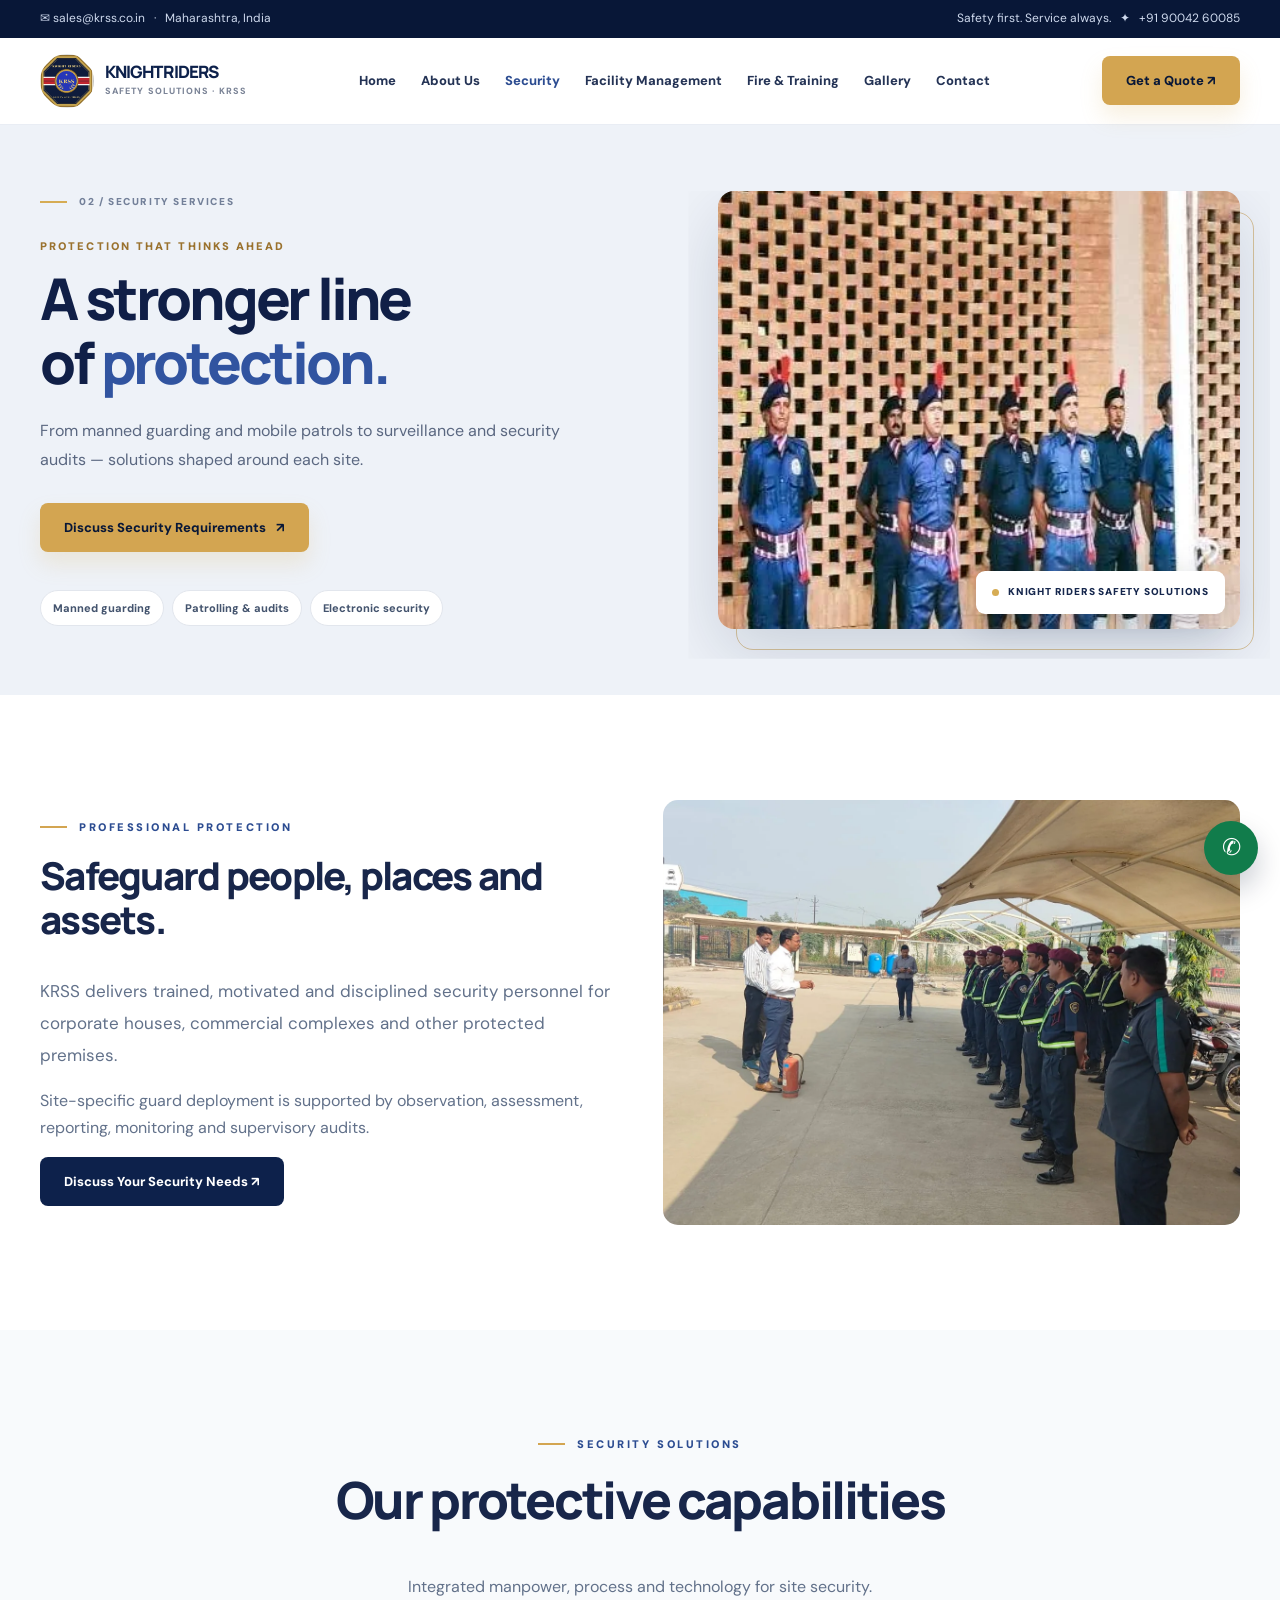
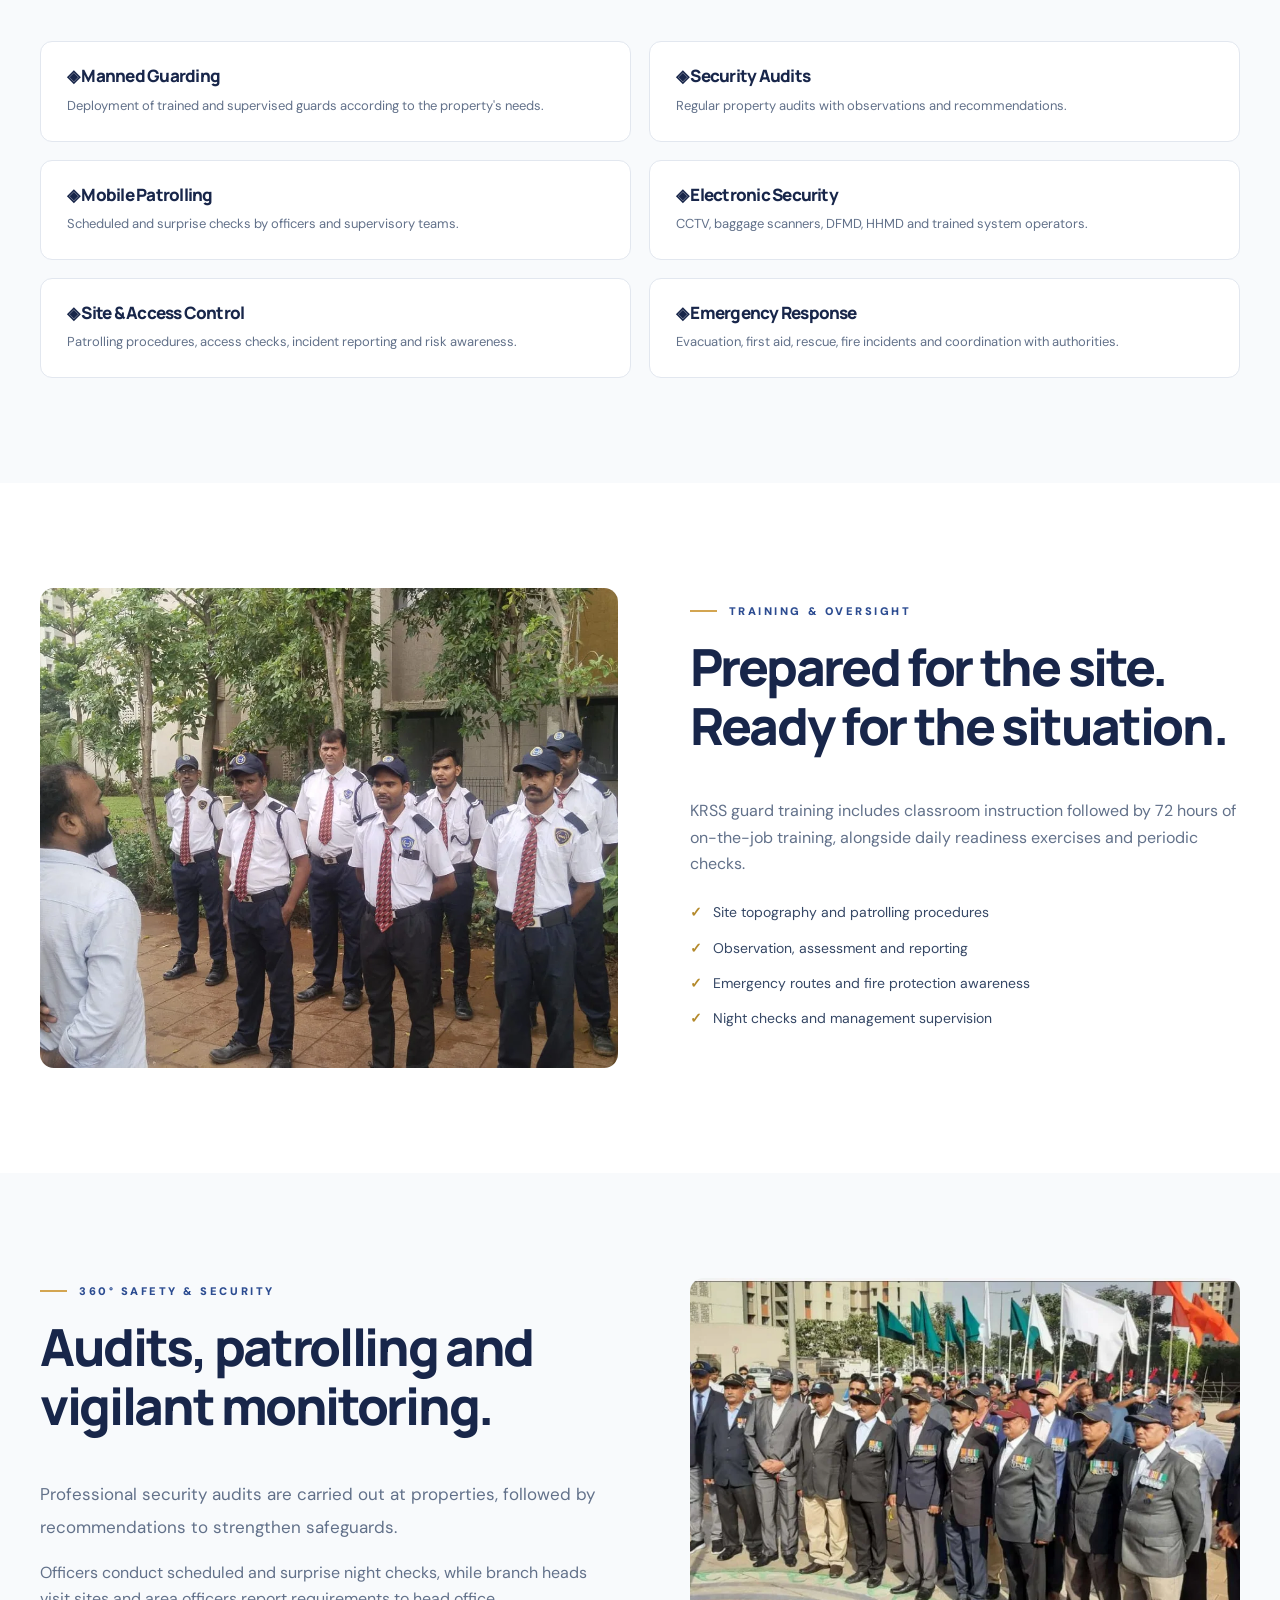
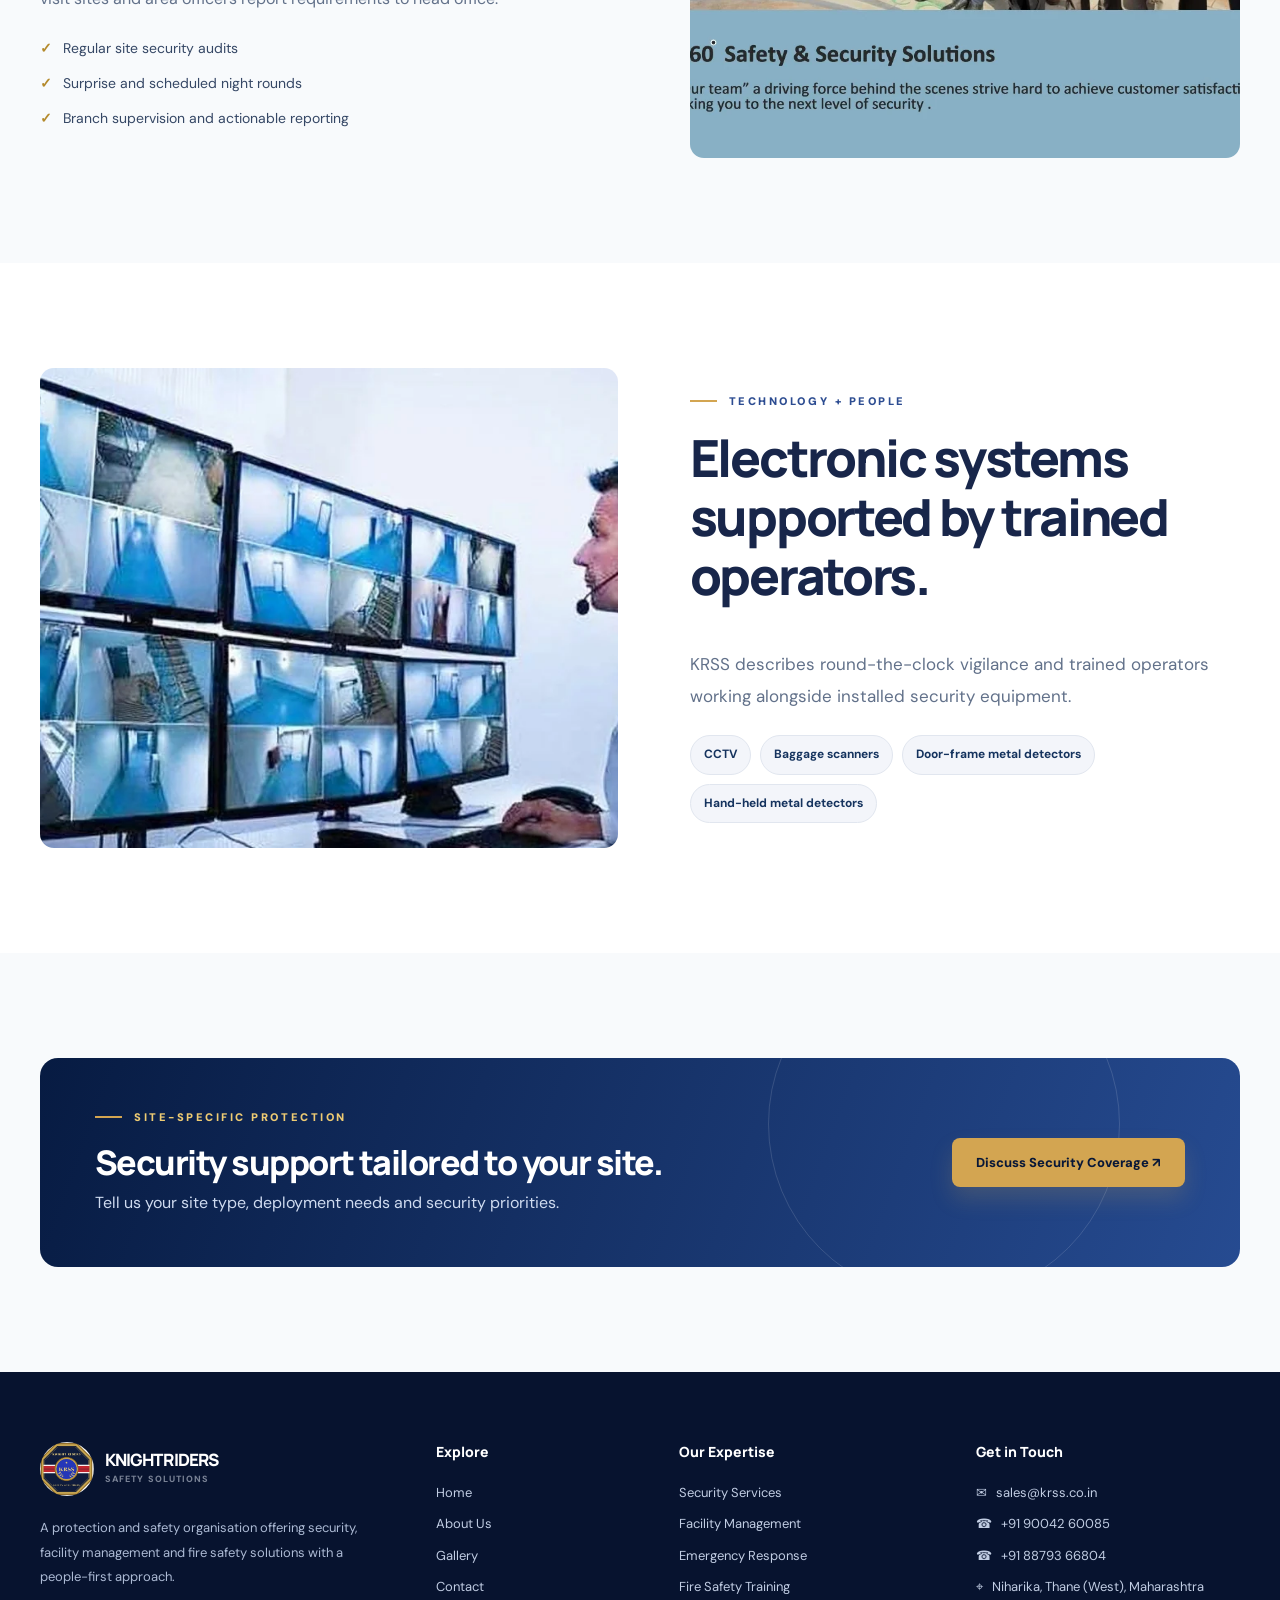
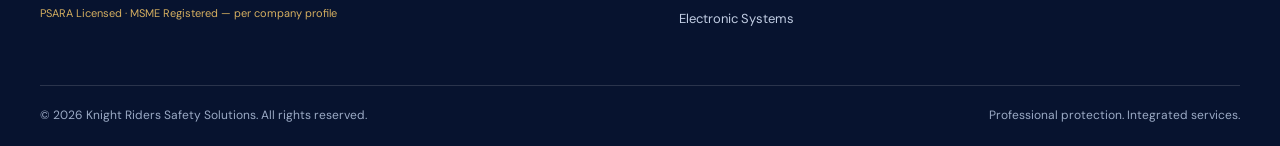
==== commit 5ad7186d: "Update KRSS website design and security images" ====
--- a/security.html
+++ b/security.html
@@ -1,3 +1,530 @@
+
 <!DOCTYPE html>
-
-<html lang="en"><head><meta charset="utf-8"/><meta content="width=device-width,initial-scale=1" name="viewport"/><meta content="Trained security personnel, monitoring, audit, electronic security and emergency services from KRSS." name="description"/><meta content="#0b1941" name="theme-color"/><title>Security Services | Knight Riders Safety Solutions</title><link href="assets/krss-emblem.webp" rel="icon" type="image/webp"/><link href="https://fonts.googleapis.com" rel="preconnect"/><link href="style.css" rel="stylesheet"/><meta content="light" name="color-scheme"/></head><body><a class="skip-to-content" href="#main-content">Skip to main content</a><div class="topbar"><div class="container"><div>✉  <a href="mailto:sales@krss.co.in">sales@krss.co.in</a>   ·   Maharashtra, India</div><div>Safety first. Service always.   ✦   <a href="tel:+919004260085">+91 90042 60085</a></div></div></div><header class="header"><div class="container navwrap"><a aria-label="KRSS Home" class="logo" href="index.html"><img alt="KRSS logo" decoding="async" loading="lazy" src="assets/krss-emblem.webp"/><span><strong>KNIGHT RIDERS</strong><small>SAFETY SOLUTIONS · KRSS</small></span></a><nav class="navlinks" id="main-navigation"><a class="" href="index.html">Home</a><a class="" href="about.html">About Us</a><a class="active" href="security.html">Security</a><a class="" href="facility.html">Facility Management</a><a class="" href="fire-safety.html">Fire &amp; Training</a><a class="" href="gallery.html">Gallery</a><a class="" href="contact.html">Contact</a></nav><a class="btn btn-gold" href="contact.html">Get a Quote ↗</a><button aria-controls="main-navigation" aria-expanded="false" aria-label="Toggle navigation" class="menu-toggle">☰</button></div></header><main id="main-content"><section class="editorial-hero hero-security"><div class="container editorial-shell"><div class="editorial-copy"><div class="hero-index"><span class="index-line"></span>02 / SECURITY SERVICES</div><div class="editorial-kicker">PROTECTION THAT THINKS AHEAD</div><h1>A stronger line<br/>of <em>protection.</em></h1><p>From manned guarding and mobile patrols to surveillance and security audits — solutions shaped around each site.</p><div class="editorial-actions"><a class="btn btn-gold" href="contact.html?service=Security%20Services">Discuss Security Requirements <span aria-hidden="true">↗</span></a></div><div class="hero-chips"><span>Manned guarding</span><span>Patrolling &amp; audits</span><span>Electronic security</span></div></div><div class="editorial-visual"><img alt="KRSS security personnel on duty" decoding="async" fetchpriority="high" loading="eager" src="assets/security-team.webp"/><div class="photo-tag"><span class="photo-tag-dot"></span>KNIGHT RIDERS SAFETY SOLUTIONS</div></div></div></section><section class="section"><div class="container content-layout"><div class="reveal"><div class="eyebrow">Professional Protection</div><h2>Safeguard people, places and assets.</h2><p class="lead">KRSS delivers trained, motivated and disciplined security personnel for corporate houses, commercial complexes and other protected premises.</p><p>Site-specific guard deployment is supported by observation, assessment, reporting, monitoring and supervisory audits.</p><a class="btn btn-navy" href="contact.html">Discuss Your Security Needs ↗</a></div><img alt="KRSS uniformed security team" class="reveal" decoding="async" loading="lazy" src="assets/security-team.webp"/></div></section><section class="section section-muted"><div class="container"><div class="section-title center reveal"><div class="eyebrow">Security Solutions</div><h2>Our protective capabilities</h2><p>Integrated manpower, process and technology for site security.</p></div><div class="service-list"><div class="list-card reveal"><h3>◈ Manned Guarding</h3><p>Deployment of trained and supervised guards according to the property’s needs.</p></div><div class="list-card reveal"><h3>◈ Security Audits</h3><p>Regular property audits with observations and recommendations.</p></div><div class="list-card reveal"><h3>◈ Mobile Patrolling</h3><p>Scheduled and surprise checks by officers and supervisory teams.</p></div><div class="list-card reveal"><h3>◈ Electronic Security</h3><p>CCTV, baggage scanners, DFMD, HHMD and trained system operators.</p></div><div class="list-card reveal"><h3>◈ Site &amp; Access Control</h3><p>Patrolling procedures, access checks, incident reporting and risk awareness.</p></div><div class="list-card reveal"><h3>◈ Emergency Response</h3><p>Evacuation, first aid, rescue, fire incidents and coordination with authorities.</p></div></div></div></section><section class="section"><div class="container split"><div class="image-figure reveal"><img alt="KRSS security staff at client site" decoding="async" loading="lazy" src="assets/site-audit.webp"/></div><div class="reveal"><div class="eyebrow">Training &amp; Oversight</div><h2>Prepared for the site. Ready for the situation.</h2><p>According to KRSS company materials, guard training includes classroom instruction followed by 72 hours of on-the-job training, with daily readiness exercises and periodic checks.</p><ul class="ticklist"><li>Site topography and patrolling procedures</li><li>Observation, assessment and reporting</li><li>Emergency routes and fire protection awareness</li><li>Night checks and management supervision</li></ul></div></div></section><section class="section section-muted"><div class="container split"><div class="reveal"><div class="eyebrow">360° SAFETY &amp; SECURITY</div><h2>Audits, patrolling and vigilant monitoring.</h2><p class="lead">Professional security audits are carried out at properties, followed by recommendations to strengthen safeguards.</p><p>Officers conduct scheduled and surprise night checks, while branch heads visit sites and area officers report requirements to head office.</p><ul class="ticklist"><li>Regular site security audits</li><li>Surprise and scheduled night rounds</li><li>Branch supervision and actionable reporting</li></ul></div><div class="image-figure reveal"><img alt="Electronic security monitoring operator pictured in the KRSS profile" decoding="async" loading="lazy" src="assets/profile-monitoring.webp"/></div></div></section><section class="section"><div class="container split"><div class="image-figure reveal"><img alt="Electronic security systems and operators" decoding="async" loading="lazy" src="assets/profile-electronic-operators.webp"/></div><div class="reveal"><div class="eyebrow">TECHNOLOGY + PEOPLE</div><h2>Electronic systems supported by trained operators.</h2><p class="lead">KRSS describes round-the-clock vigilance and trained operators working alongside installed security equipment.</p><div class="profile-tags"><span>CCTV</span><span>Baggage scanners</span><span>Door-frame metal detectors</span><span>Hand-held metal detectors</span></div></div></div></section><section class="section section-muted"><div class="container"><div class="banner-cta reveal security-cta"><div><div class="eyebrow light-eyebrow">SITE-SPECIFIC PROTECTION</div><h2>Security support tailored to your site.</h2><p>Tell us your site type, deployment needs and security priorities.</p></div><a class="btn btn-gold" href="contact.html?service=Security%20Services">Discuss Security Coverage ↗</a></div></div></section></main><footer class="footer"><div class="container"><div class="footer-grid"><div><a class="logo" href="index.html"><img alt="KRSS brand" decoding="async" loading="lazy" src="assets/krss-emblem.webp"/><span><strong>KNIGHT RIDERS</strong><small>SAFETY SOLUTIONS</small></span></a><p style="margin-top:20px">A protection and safety organisation offering security, facility management and fire safety solutions with a people-first approach.</p><p style="font-size:11px;color:#d4ae60">PSARA Licensed · MSME Registered — per company profile</p></div><div><h4>Explore</h4><div class="footer-links"><a href="index.html">Home</a><a href="about.html">About Us</a><a href="gallery.html">Gallery</a><a href="contact.html">Contact</a></div></div><div><h4>Our Expertise</h4><div class="footer-links"><a href="security.html">Security Services</a><a href="facility.html">Facility Management</a><a href="fire-safety.html">Emergency Response</a><a href="fire-safety.html">Fire Safety Training</a><a href="security.html">Electronic Systems</a></div></div><div><h4>Get in Touch</h4><div class="footer-links footer-contact"><a href="mailto:sales@krss.co.in">✉   sales@krss.co.in</a><a href="tel:+919004260085">☎   +91 90042 60085</a><a href="tel:+918879366804">☎   +91 88793 66804</a><span style="font-size:13px;color:#c1cde3">⌖   Niharika, Thane (West), Maharashtra</span></div></div></div><div class="footer-bottom"><span>© <span id="year">2026</span> Knight Riders Safety Solutions. All rights reserved.</span><span>Professional protection. Integrated services.</span></div></div></footer><a aria-label="Enquire on WhatsApp" class="float-contact" href="https://wa.me/919004260085?text=Hello%20KRSS%2C%20I%20would%20like%20to%20enquire%20about%20your%20services." rel="noopener" target="_blank">✆</a><script defer="" src="script.js"></script><script>document.getElementById('year').textContent=new Date().getFullYear()</script></body></html>+<html lang="en">
+<head>
+  <meta charset="UTF-8">
+  <meta name="viewport" content="width=device-width, initial-scale=1.0">
+  <meta name="theme-color" content="#0b1941">
+  <meta name="description" content="KRSS Security Services: trained guarding personnel, security audits, mobile patrolling, electronic surveillance and emergency readiness.">
+
+  <title>Security Services | Knight Riders Safety Solutions</title>
+
+  <link rel="icon" type="image/webp" href="assets/krss-emblem.webp">
+  <link rel="preconnect" href="https://fonts.googleapis.com">
+  <link rel="stylesheet" href="style.css">
+</head>
+
+<body>
+
+<a class="skip-to-content" href="#main-content">
+  Skip to main content
+</a>
+
+<!-- TOP BAR -->
+<div class="topbar">
+  <div class="container">
+    <div>
+      ✉
+      <a href="mailto:sales@krss.co.in">sales@krss.co.in</a>
+      &nbsp; · &nbsp; Maharashtra, India
+    </div>
+    <div>
+      Safety first. Service always. &nbsp; ✦ &nbsp;
+      <a href="tel:+919004260085">+91 90042 60085</a>
+    </div>
+  </div>
+</div>
+
+<!-- HEADER -->
+<header class="header">
+  <div class="container navwrap">
+
+    <a href="index.html" class="logo" aria-label="KRSS Home">
+      <img
+        src="assets/krss-emblem.webp"
+        alt="Knight Riders Safety Solutions Logo"
+        width="60"
+        height="60"
+      >
+      <span>
+        <strong>KNIGHT RIDERS</strong>
+        <small>SAFETY SOLUTIONS · KRSS</small>
+      </span>
+    </a>
+
+    <nav class="navlinks" id="main-navigation" aria-label="Main navigation">
+      <a href="index.html">Home</a>
+      <a href="about.html">About Us</a>
+      <a href="security.html" class="active" aria-current="page">Security</a>
+      <a href="facility.html">Facility Management</a>
+      <a href="fire-safety.html">Fire &amp; Training</a>
+      <a href="gallery.html">Gallery</a>
+      <a href="contact.html">Contact</a>
+    </nav>
+
+    <a href="contact.html" class="btn btn-gold">
+      Get a Quote ↗
+    </a>
+
+    <button
+      type="button"
+      class="menu-toggle"
+      aria-controls="main-navigation"
+      aria-expanded="false"
+      aria-label="Toggle navigation"
+    >☰</button>
+
+  </div>
+</header>
+
+<main id="main-content">
+
+  <!-- 01: SECURITY HERO -->
+  <section class="editorial-hero hero-security">
+    <div class="container editorial-shell">
+
+      <div class="editorial-copy">
+        <div class="hero-index">
+          <span class="index-line"></span>
+          02 / SECURITY SERVICES
+        </div>
+
+        <div class="editorial-kicker">
+          PROTECTION THAT THINKS AHEAD
+        </div>
+
+        <h1>
+          A stronger line<br>
+          of <em>protection.</em>
+        </h1>
+
+        <p>
+          From manned guarding and mobile patrols
+          to surveillance and security audits —
+          solutions shaped around each site.
+        </p>
+
+        <div class="editorial-actions">
+          <a
+            class="btn btn-gold"
+            href="contact.html?service=Security%20Services"
+          >
+            Discuss Security Requirements
+            <span aria-hidden="true">↗</span>
+          </a>
+        </div>
+
+        <div class="hero-chips">
+          <span>Manned guarding</span>
+          <span>Patrolling &amp; audits</span>
+          <span>Electronic security</span>
+        </div>
+      </div>
+
+      <div class="editorial-visual">
+        <!-- HERO: UNIFORMED SECURITY PERSONNEL -->
+        <img
+          src="assets/security-team.webp"
+          alt="KRSS uniformed security personnel"
+          loading="eager"
+          fetchpriority="high"
+          decoding="async"
+        >
+
+        <div class="photo-tag">
+          <span class="photo-tag-dot"></span>
+          KNIGHT RIDERS SAFETY SOLUTIONS
+        </div>
+      </div>
+
+    </div>
+  </section>
+
+  <!-- 02: PROFESSIONAL PROTECTION -->
+  <section class="section">
+    <div class="container content-layout">
+
+      <div class="reveal">
+        <div class="eyebrow">
+          PROFESSIONAL PROTECTION
+        </div>
+
+        <h2>
+          Safeguard people, places and assets.
+        </h2>
+
+        <p class="lead">
+          KRSS delivers trained, motivated and
+          disciplined security personnel for
+          corporate houses, commercial complexes
+          and other protected premises.
+        </p>
+
+        <p>
+          Site-specific guard deployment is supported
+          by observation, assessment, reporting,
+          monitoring and supervisory audits.
+        </p>
+
+        <a href="contact.html" class="btn btn-navy">
+          Discuss Your Security Needs ↗
+        </a>
+      </div>
+
+      <!-- ACTUAL SECURITY PERSONNEL AT A SITE -->
+      <img
+        src="assets/training-group.webp"
+        alt="KRSS security personnel assembled for on-site duty briefing"
+        class="reveal"
+        loading="lazy"
+        decoding="async"
+      >
+
+    </div>
+  </section>
+
+  <!-- 03: SECURITY CAPABILITIES -->
+  <section class="section section-muted">
+    <div class="container">
+
+      <div class="section-title center reveal">
+        <div class="eyebrow">SECURITY SOLUTIONS</div>
+
+        <h2>Our protective capabilities</h2>
+
+        <p>
+          Integrated manpower, process and technology
+          for site security.
+        </p>
+      </div>
+
+      <div class="service-list">
+
+        <div class="list-card reveal">
+          <h3>◈ Manned Guarding</h3>
+          <p>
+            Deployment of trained and supervised guards
+            according to the property's needs.
+          </p>
+        </div>
+
+        <div class="list-card reveal">
+          <h3>◈ Security Audits</h3>
+          <p>
+            Regular property audits with observations
+            and recommendations.
+          </p>
+        </div>
+
+        <div class="list-card reveal">
+          <h3>◈ Mobile Patrolling</h3>
+          <p>
+            Scheduled and surprise checks by officers
+            and supervisory teams.
+          </p>
+        </div>
+
+        <div class="list-card reveal">
+          <h3>◈ Electronic Security</h3>
+          <p>
+            CCTV, baggage scanners, DFMD, HHMD
+            and trained system operators.
+          </p>
+        </div>
+
+        <div class="list-card reveal">
+          <h3>◈ Site &amp; Access Control</h3>
+          <p>
+            Patrolling procedures, access checks,
+            incident reporting and risk awareness.
+          </p>
+        </div>
+
+        <div class="list-card reveal">
+          <h3>◈ Emergency Response</h3>
+          <p>
+            Evacuation, first aid, rescue, fire incidents
+            and coordination with authorities.
+          </p>
+        </div>
+
+      </div>
+    </div>
+  </section>
+
+  <!-- 04: TRAINING -->
+  <section class="section">
+    <div class="container split">
+
+      <div class="image-figure reveal">
+        <!-- REAL PERSONNEL TRAINING AND BRIEFING -->
+        <img
+          src="assets/training-line.webp"
+          alt="KRSS security guards attending training and operational briefing"
+          loading="lazy"
+          decoding="async"
+        >
+      </div>
+
+      <div class="reveal">
+        <div class="eyebrow">
+          TRAINING &amp; OVERSIGHT
+        </div>
+
+        <h2>
+          Prepared for the site.
+          Ready for the situation.
+        </h2>
+
+        <p>
+          KRSS guard training includes classroom
+          instruction followed by 72 hours of
+          on-the-job training, alongside daily
+          readiness exercises and periodic checks.
+        </p>
+
+        <ul class="ticklist">
+          <li>Site topography and patrolling procedures</li>
+          <li>Observation, assessment and reporting</li>
+          <li>Emergency routes and fire protection awareness</li>
+          <li>Night checks and management supervision</li>
+        </ul>
+      </div>
+
+    </div>
+  </section>
+
+  <!-- 05: 360 DEGREE SECURITY -->
+  <section class="section section-muted">
+    <div class="container split">
+
+      <div class="reveal">
+        <div class="eyebrow">
+          360° SAFETY &amp; SECURITY
+        </div>
+
+        <h2>
+          Audits, patrolling and vigilant monitoring.
+        </h2>
+
+        <p class="lead">
+          Professional security audits are carried
+          out at properties, followed by recommendations
+          to strengthen safeguards.
+        </p>
+
+        <p>
+          Officers conduct scheduled and surprise night
+          checks, while branch heads visit sites and
+          area officers report requirements to head office.
+        </p>
+
+        <ul class="ticklist">
+          <li>Regular site security audits</li>
+          <li>Surprise and scheduled night rounds</li>
+          <li>Branch supervision and actionable reporting</li>
+        </ul>
+      </div>
+
+      <div class="image-figure reveal">
+        <!-- 360 DEGREE SECURITY / AUDIT PHOTO -->
+        <img
+          src="assets/site-audit.webp"
+          alt="KRSS 360 degree security approach and site monitoring activities"
+          loading="lazy"
+          decoding="async"
+        >
+      </div>
+
+    </div>
+  </section>
+
+  <!-- 06: ELECTRONIC MONITORING -->
+  <section class="section">
+    <div class="container split">
+
+      <div class="image-figure reveal">
+        <!-- ACTUAL CCTV MONITORING IMAGE -->
+        <img
+          src="assets/profile-monitoring.webp"
+          alt="Security operator monitoring CCTV surveillance screens"
+          loading="lazy"
+          decoding="async"
+        >
+      </div>
+
+      <div class="reveal">
+        <div class="eyebrow">
+          TECHNOLOGY + PEOPLE
+        </div>
+
+        <h2>
+          Electronic systems supported
+          by trained operators.
+        </h2>
+
+        <p class="lead">
+          KRSS describes round-the-clock vigilance
+          and trained operators working alongside
+          installed security equipment.
+        </p>
+
+        <div class="profile-tags">
+          <span>CCTV</span>
+          <span>Baggage scanners</span>
+          <span>Door-frame metal detectors</span>
+          <span>Hand-held metal detectors</span>
+        </div>
+      </div>
+
+    </div>
+  </section>
+
+  <!-- 07: CONTACT CTA -->
+  <section class="section section-muted">
+    <div class="container">
+
+      <div class="banner-cta reveal security-cta">
+
+        <div>
+          <div class="eyebrow light-eyebrow">
+            SITE-SPECIFIC PROTECTION
+          </div>
+
+          <h2>
+            Security support tailored to your site.
+          </h2>
+
+          <p>
+            Tell us your site type, deployment needs
+            and security priorities.
+          </p>
+        </div>
+
+        <a
+          href="contact.html?service=Security%20Services"
+          class="btn btn-gold"
+        >
+          Discuss Security Coverage ↗
+        </a>
+
+      </div>
+    </div>
+  </section>
+
+</main>
+
+<!-- FOOTER -->
+<footer class="footer">
+  <div class="container">
+
+    <div class="footer-grid">
+
+      <div>
+        <a href="index.html" class="logo">
+          <img
+            src="assets/krss-emblem.webp"
+            alt="KRSS logo"
+            width="60"
+            height="60"
+            loading="lazy"
+          >
+
+          <span>
+            <strong>KNIGHT RIDERS</strong>
+            <small>SAFETY SOLUTIONS</small>
+          </span>
+        </a>
+
+        <p style="margin-top:20px">
+          A protection and safety organisation
+          offering security, facility management
+          and fire safety solutions with
+          a people-first approach.
+        </p>
+
+        <p style="font-size:11px;color:#d4ae60">
+          PSARA Licensed · MSME Registered —
+          per company profile
+        </p>
+      </div>
+
+      <div>
+        <h4>Explore</h4>
+        <div class="footer-links">
+          <a href="index.html">Home</a>
+          <a href="about.html">About Us</a>
+          <a href="gallery.html">Gallery</a>
+          <a href="contact.html">Contact</a>
+        </div>
+      </div>
+
+      <div>
+        <h4>Our Expertise</h4>
+        <div class="footer-links">
+          <a href="security.html">Security Services</a>
+          <a href="facility.html">Facility Management</a>
+          <a href="fire-safety.html">Emergency Response</a>
+          <a href="fire-safety.html">Fire Safety Training</a>
+          <a href="security.html">Electronic Systems</a>
+        </div>
+      </div>
+
+      <div>
+        <h4>Get in Touch</h4>
+
+        <div class="footer-links footer-contact">
+          <a href="mailto:sales@krss.co.in">
+            ✉ &nbsp; sales@krss.co.in
+          </a>
+
+          <a href="tel:+919004260085">
+            ☎ &nbsp; +91 90042 60085
+          </a>
+
+          <a href="tel:+918879366804">
+            ☎ &nbsp; +91 88793 66804
+          </a>
+
+          <span style="font-size:13px;color:#c1cde3">
+            ⌖ &nbsp; Niharika, Thane (West), Maharashtra
+          </span>
+        </div>
+      </div>
+
+    </div>
+
+    <div class="footer-bottom">
+      <span>
+        © <span id="year">2026</span>
+        Knight Riders Safety Solutions.
+        All rights reserved.
+      </span>
+
+      <span>
+        Professional protection.
+        Integrated services.
+      </span>
+    </div>
+
+  </div>
+</footer>
+
+<!-- WHATSAPP -->
+<a
+  class="float-contact"
+  href="https://wa.me/919004260085?text=Hello%20KRSS%2C%20I%20would%20like%20to%20enquire%20about%20your%20services."
+  aria-label="Enquire on WhatsApp"
+  target="_blank"
+  rel="noopener noreferrer"
+>✆</a>
+
+<script src="script.js" defer></script>
+
+<script>
+  document.getElementById("year").textContent =
+    new Date().getFullYear();
+</script>
+
+</body>
+</html>
